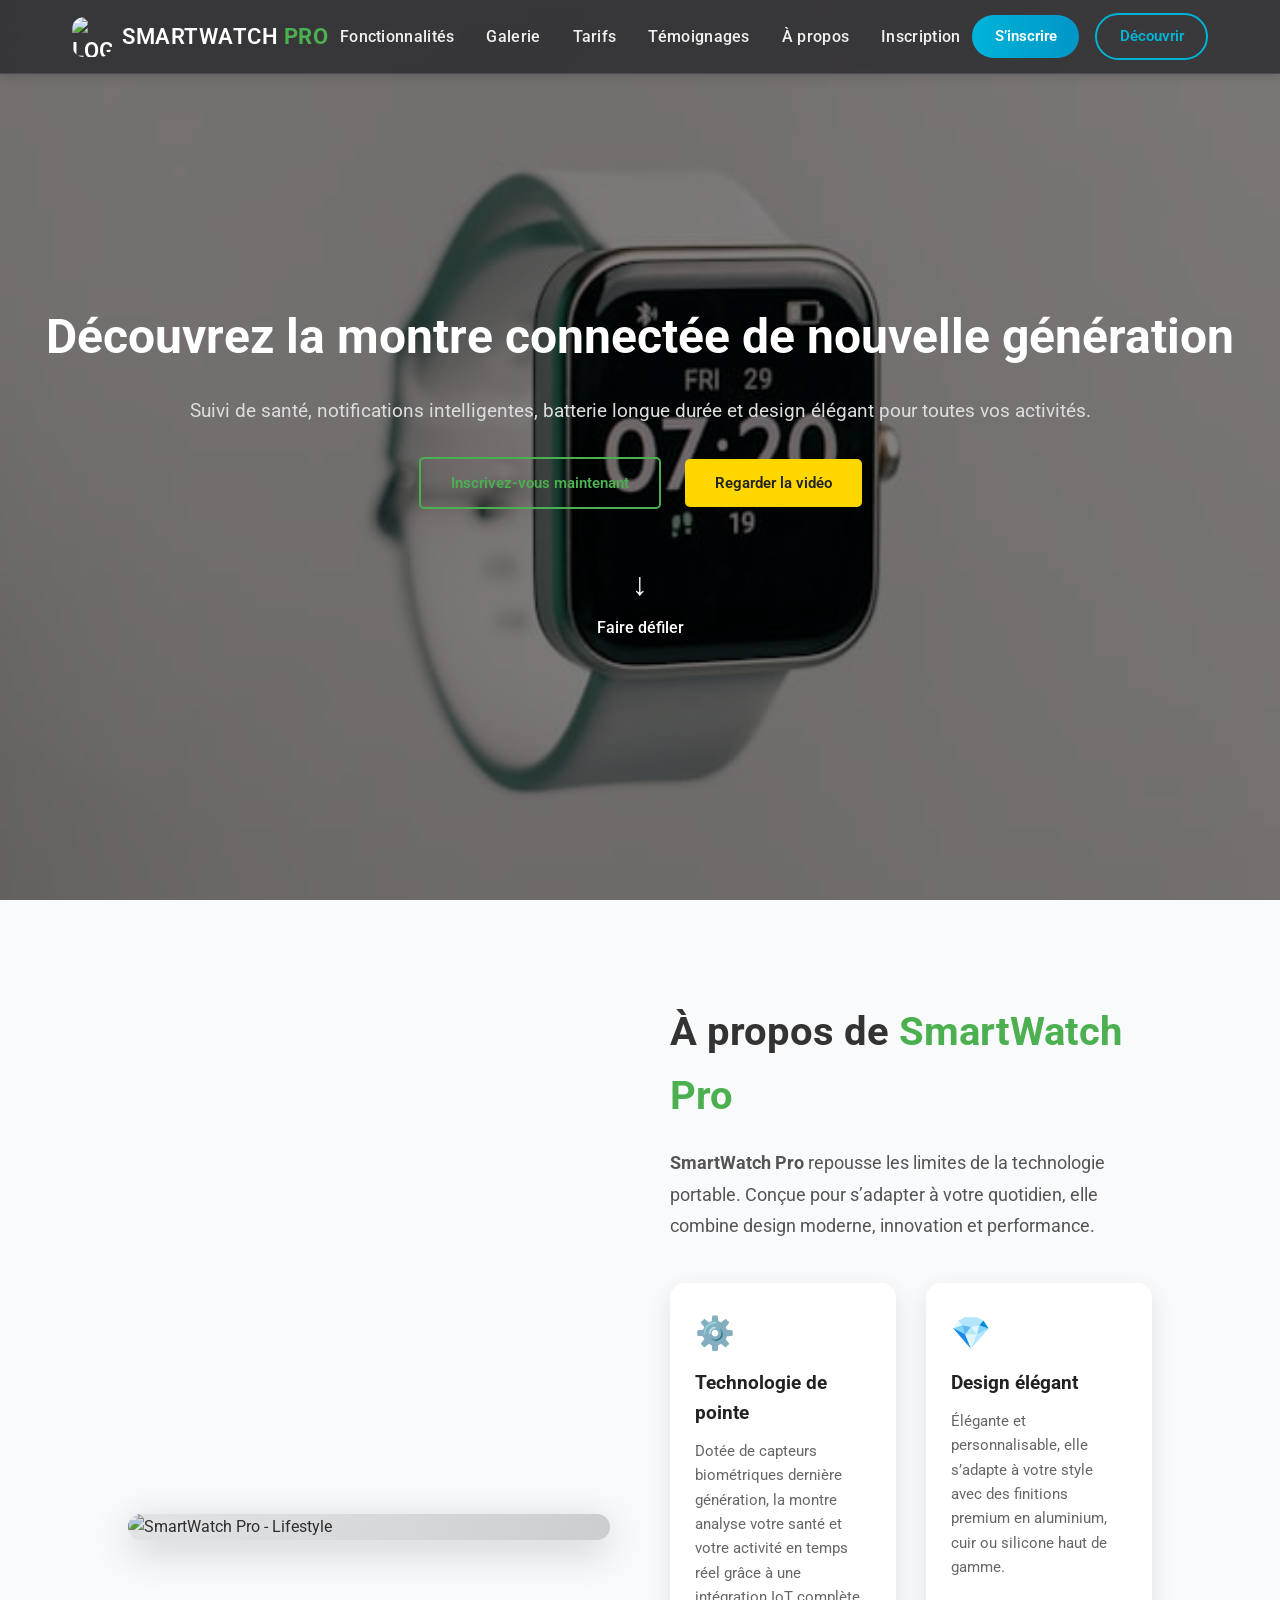
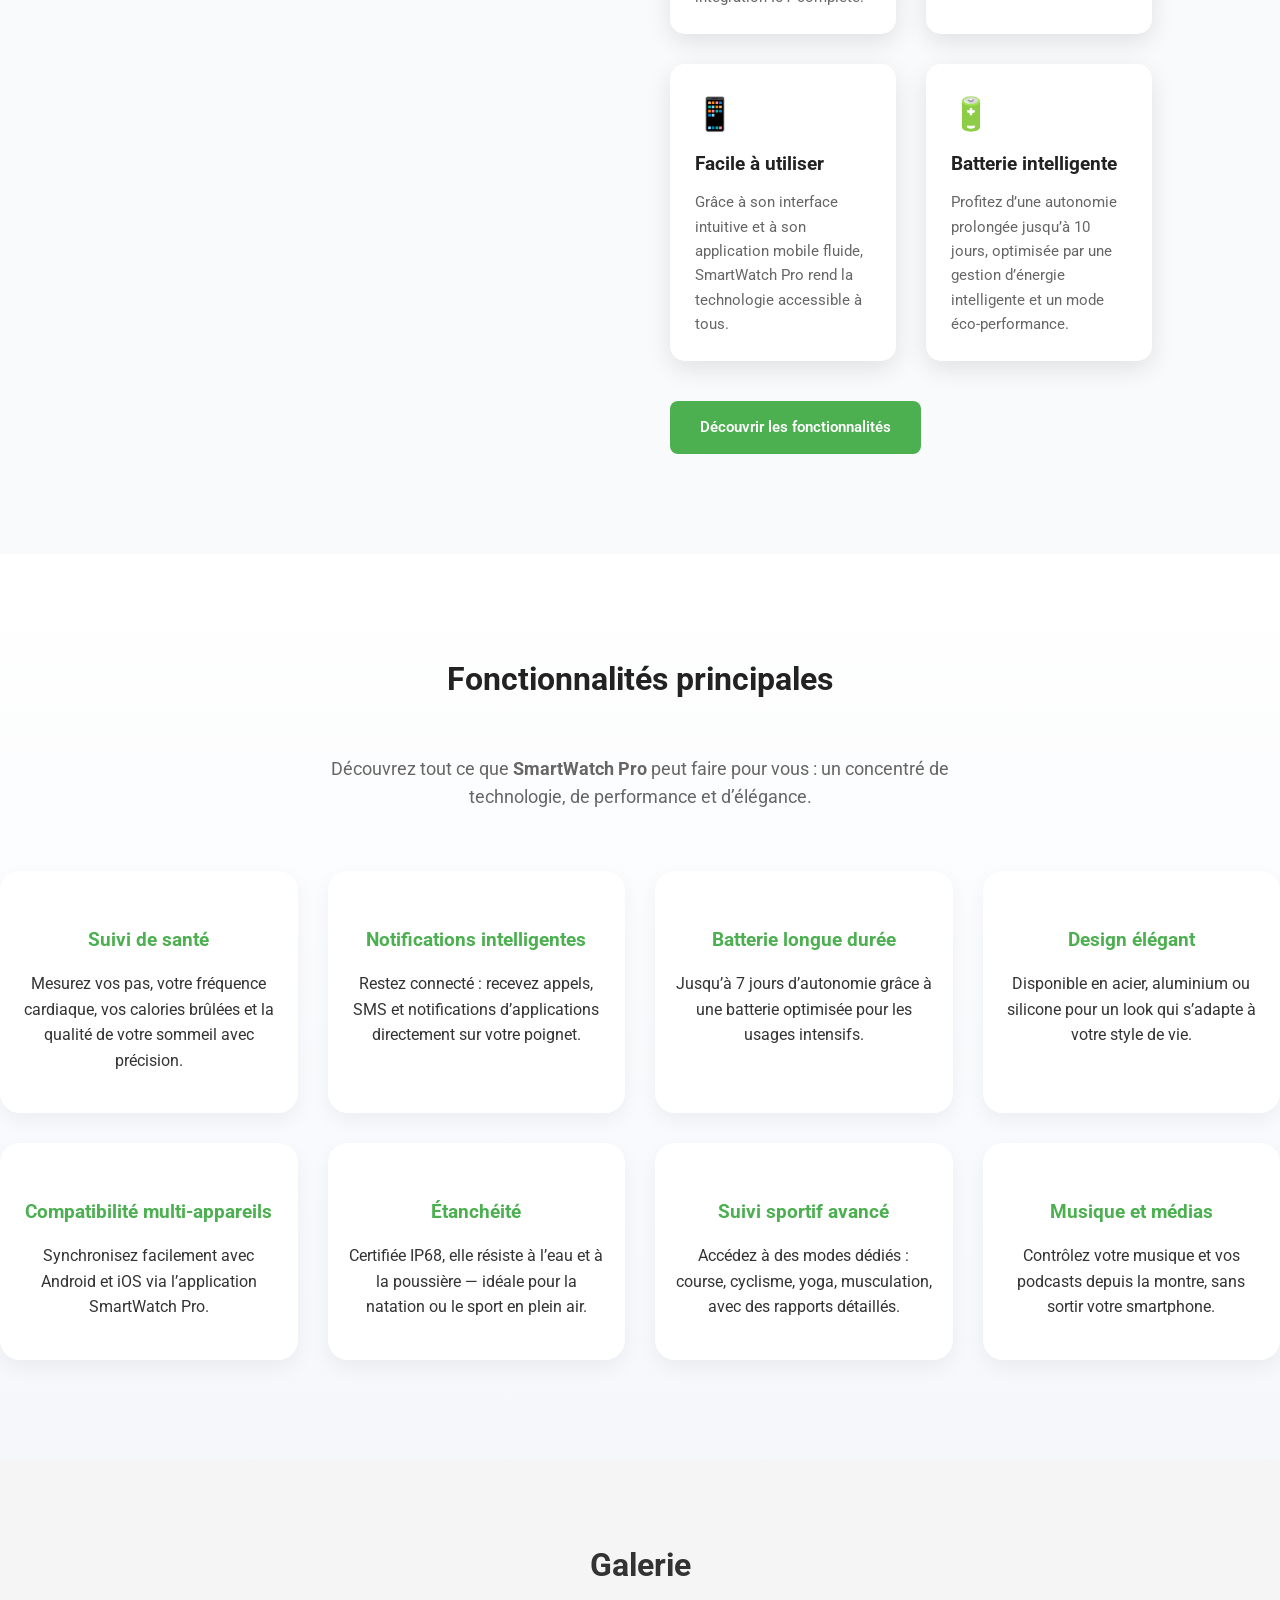
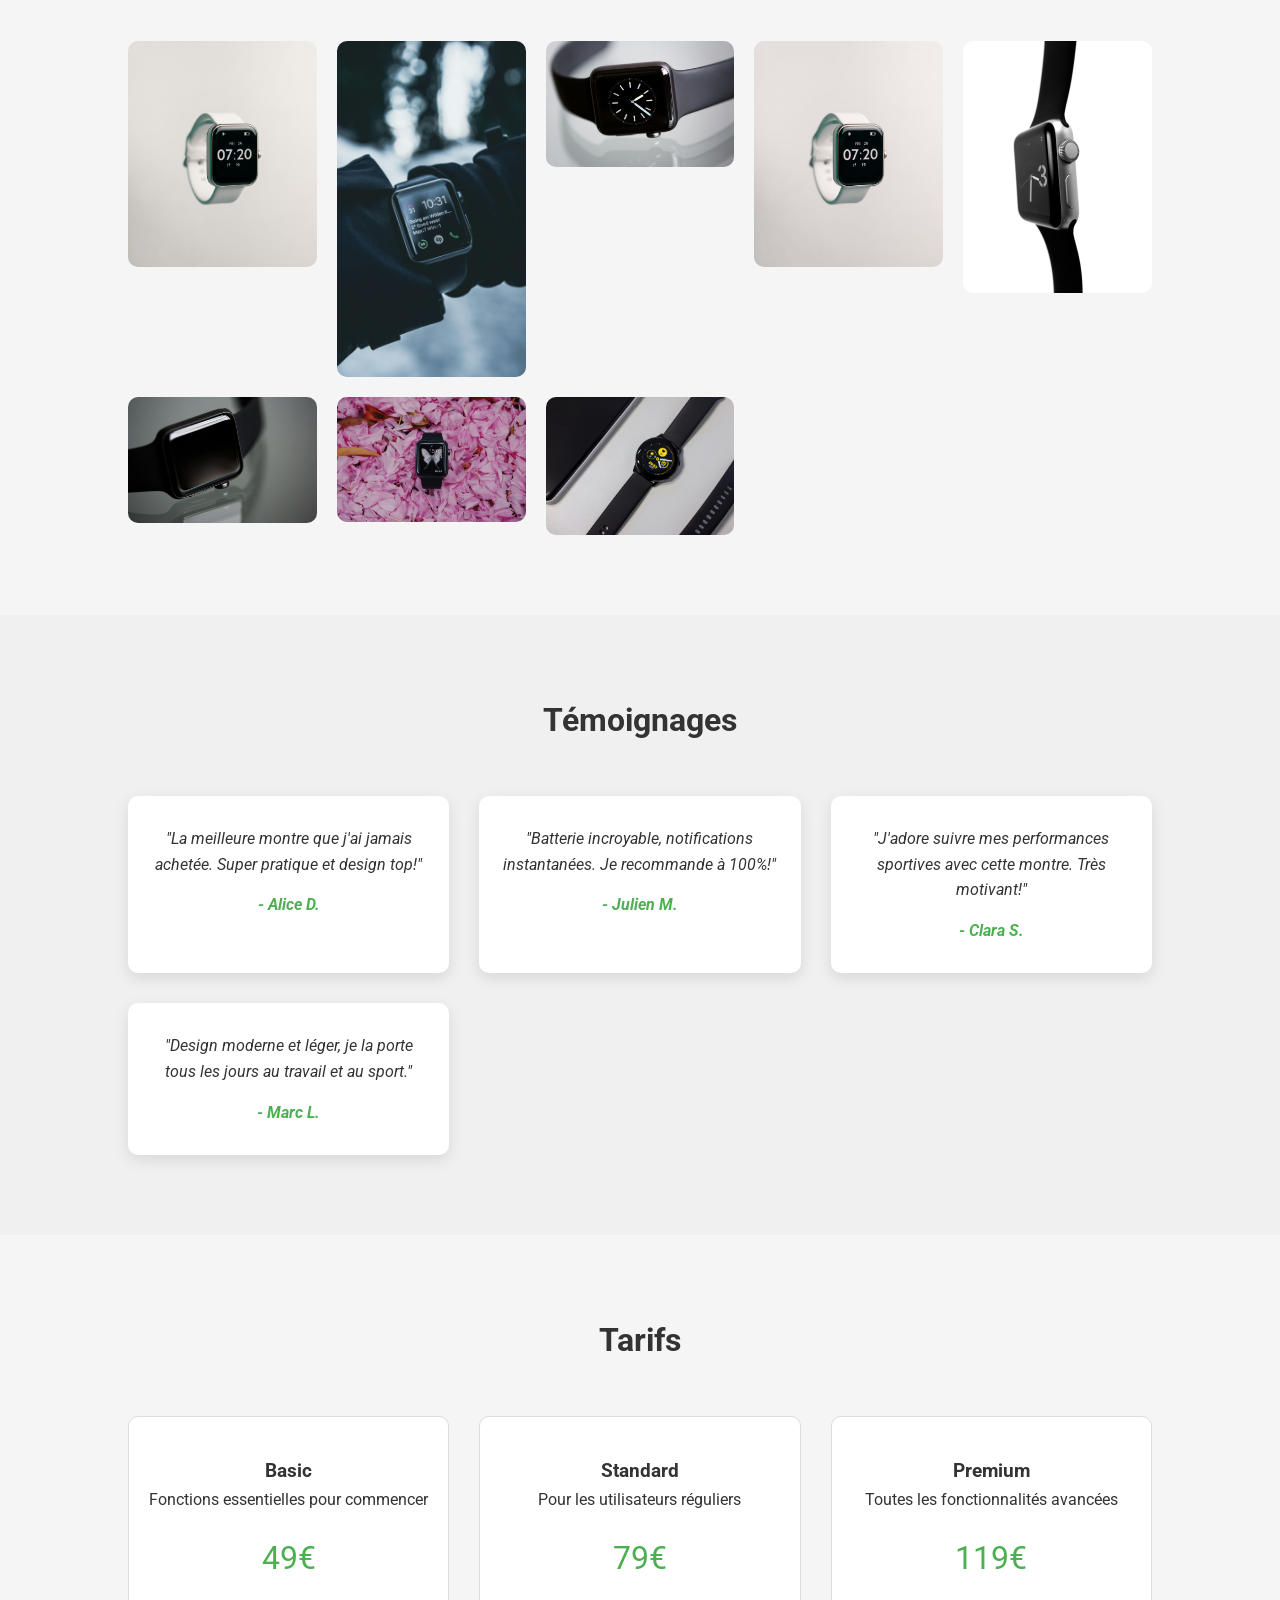
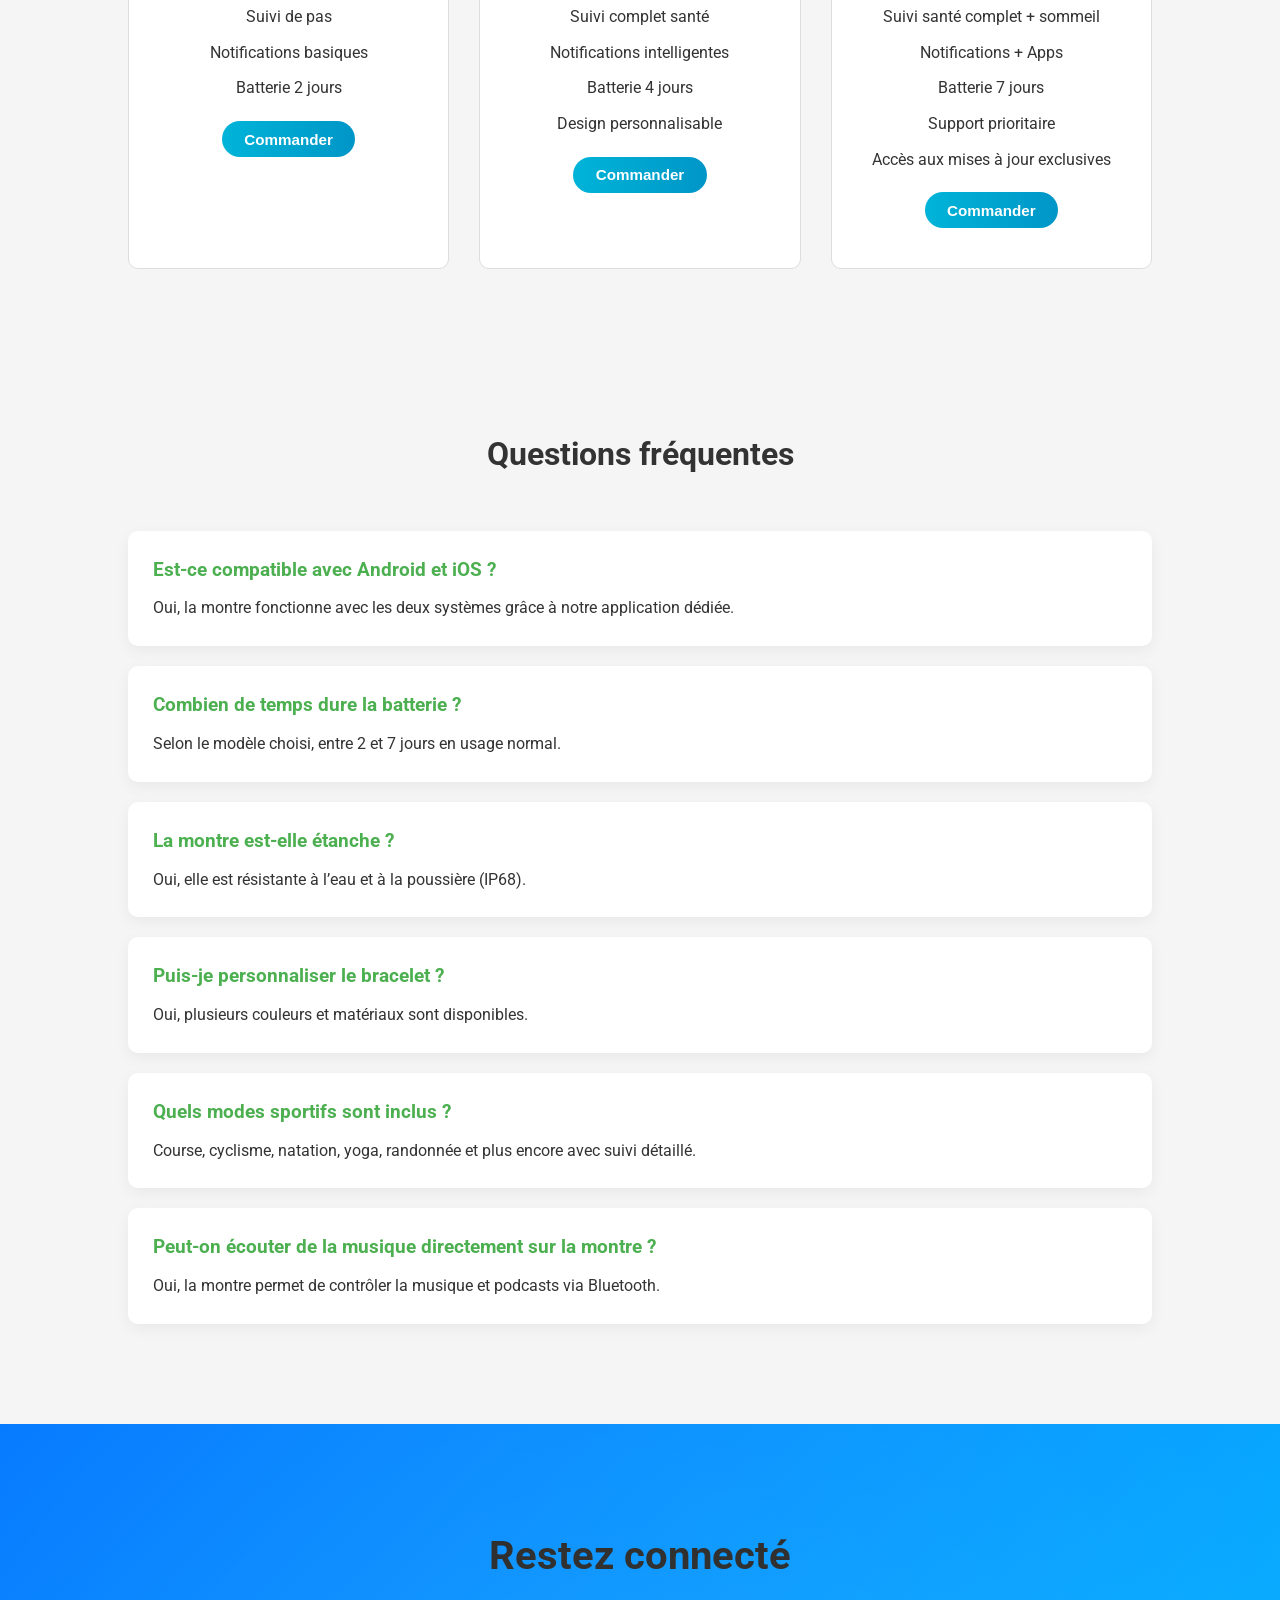
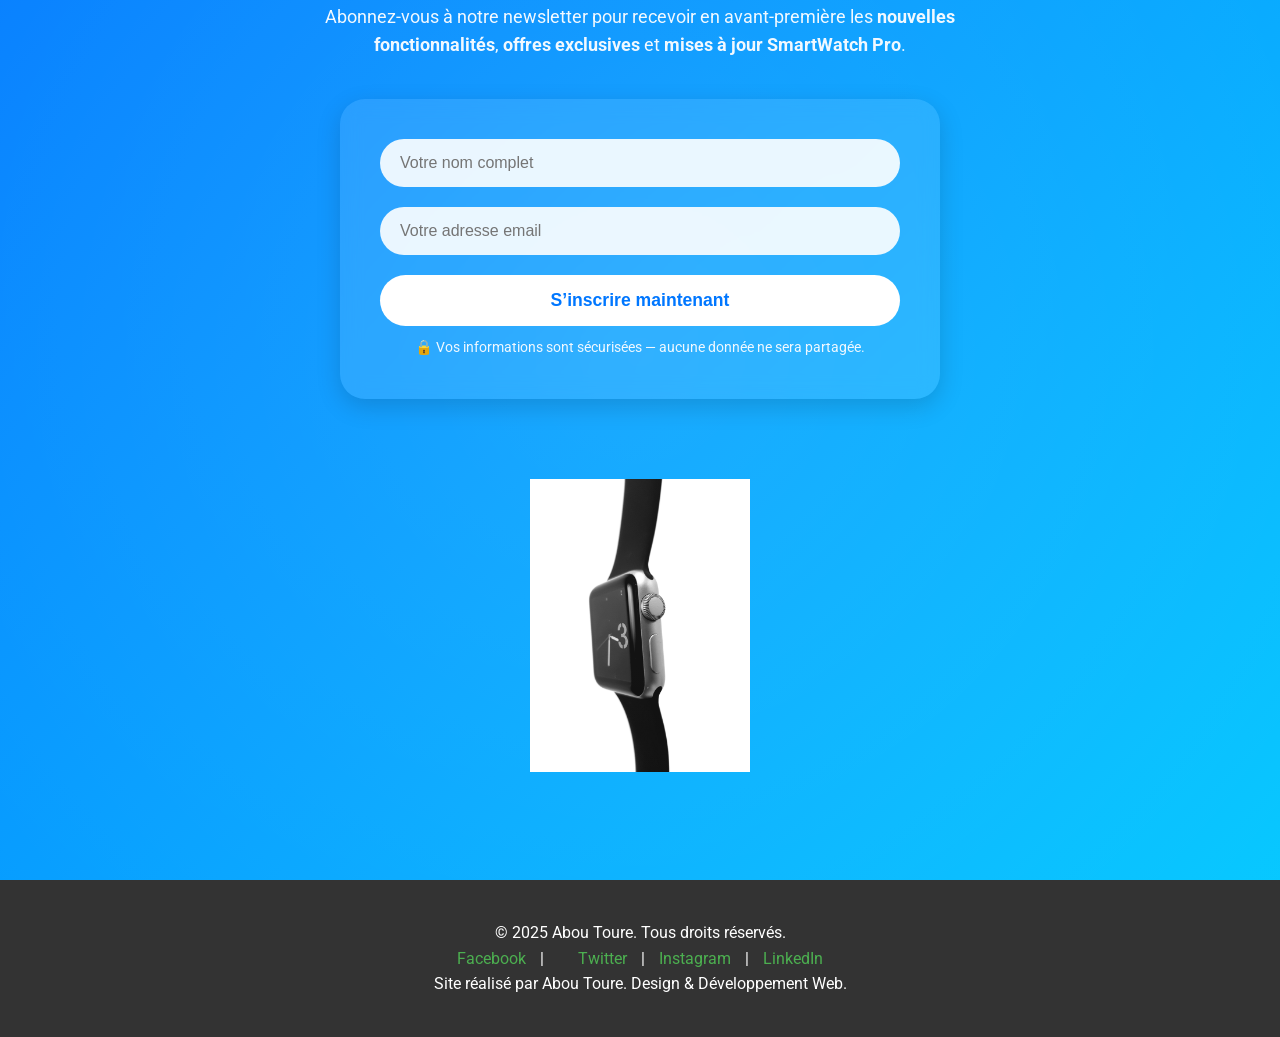
==== index.html @ b44db9ef "Add files via upload" ====
<!DOCTYPE html>
<html lang="fr">
<head>
  <meta charset="UTF-8">
  <meta name="viewport" content="width=device-width, initial-scale=1.0">
  <title>SmartWatch Pro - Landing Page</title>
  <link href="https://fonts.googleapis.com/css2?family=Roboto:wght@400;700&display=swap" rel="stylesheet">
  <link rel="stylesheet" href="style.css">
</head>
<body>
<!-- ====================================
     HEADER / HERO
     ==================================== -->
<header class="hero">
<!-- ====================================
     NAVIGATION MODERNE
==================================== -->
<nav class="navbar">
  <div class="navbar-container">
    <!-- Logo -->
    <div class="logo">
      <img src="logo.png" alt="Logo SmartWatch Pro">
      <span>SmartWatch <strong>Pro</strong></span>
    </div>

    <!-- Liens de navigation -->
    <ul class="nav-links">
      <li><a href="#features" class="nav-item">Fonctionnalités</a></li>
      <li><a href="#gallery" class="nav-item">Galerie</a></li>
      <li><a href="#pricing" class="nav-item">Tarifs</a></li>
      <li><a href="#testimonials" class="nav-item">Témoignages</a></li>
      <li><a href="#about" class="nav-item">À propos</a></li>
      <li><a href="#signup" class="nav-item">Inscription</a></li>
    </ul>

    <!-- Boutons CTA -->
    <div class="nav-buttons">
      <a href="#signup" class="btn btn-primary">S’inscrire</a>
      <a href="#features" class="btn btn-outline">Découvrir</a>
    </div>

    <!-- Menu burger (mobile) -->
    <div class="menu-toggle" id="menu-toggle">
      <span></span>
      <span></span>
      <span></span>
    </div>
  </div>
</nav>
  <!-- Hero Content -->
  <div class="hero-content container">
    <h1>Découvrez la montre connectée de nouvelle génération</h1>
    <p class="hero-subtitle">
      Suivi de santé, notifications intelligentes, batterie longue durée et design élégant pour toutes vos activités.
    </p>
    <div class="hero-cta">
      <a href="#signup" class="btn btn-secondary">Inscrivez-vous maintenant</a>
      <a href="#gallery" class="btn btn-video">Regarder la vidéo</a>
    </div>
    <div class="scroll-down">
      <a href="#features"><span class="arrow">&#x2193;</span> Faire défiler</a>
    </div>
  </div>

  <!-- Background Overlay / Animé -->
  <div class="hero-bg">
    <img src="smartwatch4.png" alt="SmartWatch Pro background" class="bg-image">
    <div class="bg-overlay"></div>
  </div>
</header>
<!-- ====================================
     SECTION À PROPOS
     ==================================== -->
<section id="about" class="about">
  <div class="about-container">
    <div class="about-image">
      <img src="logo.png" alt="SmartWatch Pro - Lifestyle" />
      <div class="image-overlay"></div>
    </div>

    <div class="about-content">
      <h2>À propos de <span>SmartWatch Pro</span></h2>
      <p class="intro">
        <strong>SmartWatch Pro</strong> repousse les limites de la technologie portable.
        Conçue pour s’adapter à votre quotidien, elle combine design moderne, innovation et performance.
      </p>

      <div class="about-features">
        <div class="about-card">
          <div class="icon">⚙️</div>
          <h3>Technologie de pointe</h3>
          <p>
            Dotée de capteurs biométriques dernière génération, la montre analyse votre santé
            et votre activité en temps réel grâce à une intégration IoT complète.
          </p>
        </div>

        <div class="about-card">
          <div class="icon">💎</div>
          <h3>Design élégant</h3>
          <p>
            Élégante et personnalisable, elle s’adapte à votre style avec des finitions premium
            en aluminium, cuir ou silicone haut de gamme.
          </p>
        </div>

        <div class="about-card">
          <div class="icon">📱</div>
          <h3>Facile à utiliser</h3>
          <p>
            Grâce à son interface intuitive et à son application mobile fluide,
            SmartWatch Pro rend la technologie accessible à tous.
          </p>
        </div>

        <div class="about-card">
          <div class="icon">🔋</div>
          <h3>Batterie intelligente</h3>
          <p>
            Profitez d’une autonomie prolongée jusqu’à 10 jours, optimisée par une gestion
            d’énergie intelligente et un mode éco-performance.
          </p>
        </div>
      </div>

      <a href="#features" class="btn btn-primary about-btn">Découvrir les fonctionnalités</a>
    </div>
  </div>
</section>

<!-- ====================================
     SECTION FONCTIONNALITÉS MODERNE
==================================== -->
<section id="features" class="features section-padding">
  <div class="container">

    <!-- Titre principal -->
    <div class="section-header">
      <h2 class="section-title">Fonctionnalités principales</h2>
      <p class="section-subtitle">
        Découvrez tout ce que <strong>SmartWatch Pro</strong> peut faire pour vous : un concentré de technologie, de performance et d’élégance.
      </p>
    </div>

    <!-- Grille des fonctionnalités -->
    <div class="features-grid">

      <!-- Carte 1 -->
      <div class="feature-card">
        <div class="icon">
          <i class="fas fa-heartbeat"></i>
        </div>
        <h3>Suivi de santé</h3>
        <p>Mesurez vos pas, votre fréquence cardiaque, vos calories brûlées et la qualité de votre sommeil avec précision.</p>
      </div>

      <!-- Carte 2 -->
      <div class="feature-card">
        <div class="icon">
          <i class="fas fa-bell"></i>
        </div>
        <h3>Notifications intelligentes</h3>
        <p>Restez connecté : recevez appels, SMS et notifications d’applications directement sur votre poignet.</p>
      </div>

      <!-- Carte 3 -->
      <div class="feature-card">
        <div class="icon">
          <i class="fas fa-battery-full"></i>
        </div>
        <h3>Batterie longue durée</h3>
        <p>Jusqu’à 7 jours d’autonomie grâce à une batterie optimisée pour les usages intensifs.</p>
      </div>

      <!-- Carte 4 -->
      <div class="feature-card">
        <div class="icon">
          <i class="fas fa-gem"></i>
        </div>
        <h3>Design élégant</h3>
        <p>Disponible en acier, aluminium ou silicone pour un look qui s’adapte à votre style de vie.</p>
      </div>

      <!-- Carte 5 -->
      <div class="feature-card">
        <div class="icon">
          <i class="fas fa-mobile-alt"></i>
        </div>
        <h3>Compatibilité multi-appareils</h3>
        <p>Synchronisez facilement avec Android et iOS via l’application SmartWatch Pro.</p>
      </div>

      <!-- Carte 6 -->
      <div class="feature-card">
        <div class="icon">
          <i class="fas fa-water"></i>
        </div>
        <h3>Étanchéité</h3>
        <p>Certifiée IP68, elle résiste à l’eau et à la poussière — idéale pour la natation ou le sport en plein air.</p>
      </div>

      <!-- Carte 7 -->
      <div class="feature-card">
        <div class="icon">
          <i class="fas fa-running"></i>
        </div>
        <h3>Suivi sportif avancé</h3>
        <p>Accédez à des modes dédiés : course, cyclisme, yoga, musculation, avec des rapports détaillés.</p>
      </div>

      <!-- Carte 8 -->
      <div class="feature-card">
        <div class="icon">
          <i class="fas fa-music"></i>
        </div>
        <h3>Musique et médias</h3>
        <p>Contrôlez votre musique et vos podcasts depuis la montre, sans sortir votre smartphone.</p>
      </div>

    </div>
  </div>
</section>  <!-- ====================================
       SECTION GALERIE
       ==================================== -->
  <section id="gallery" class="gallery">
    <h2>Galerie</h2>
    <div class="gallery-grid">
      <img src="smartwatch1.png" alt="SmartWatch vue 1">
      <img src="smartwatch2.png" alt="SmartWatch vue 2">
      <img src="smartwatch3.png" alt="SmartWatch vue 3">
      <img src="smartwatch4.png" alt="SmartWatch vue 4">
      <img src="smartwatch5.png" alt="SmartWatch vue 5">
      <img src="smartwatch6.png" alt="SmartWatch vue 6">
      <img src="smartwatch7.png" alt="SmartWatch vue 7">
      <img src="smartwatch8.png" alt="SmartWatch vue 8">
    </div>
  </section>

  <!-- ====================================
       SECTION TÉMOIGNAGES
       ==================================== -->
  <section id="testimonials" class="testimonials">
    <h2>Témoignages</h2>
    <div class="testimonials-grid">
      <div class="testimonial-card">
        <p>"La meilleure montre que j'ai jamais achetée. Super pratique et design top!"</p>
        <h4>- Alice D.</h4>
      </div>
      <div class="testimonial-card">
        <p>"Batterie incroyable, notifications instantanées. Je recommande à 100%!"</p>
        <h4>- Julien M.</h4>
      </div>
      <div class="testimonial-card">
        <p>"J'adore suivre mes performances sportives avec cette montre. Très motivant!"</p>
        <h4>- Clara S.</h4>
      </div>
      <div class="testimonial-card">
        <p>"Design moderne et léger, je la porte tous les jours au travail et au sport."</p>
        <h4>- Marc L.</h4>
      </div>
    </div>
  </section>

  <!-- ====================================
       SECTION TARIFS
       ==================================== -->
  <section id="pricing" class="pricing">
    <h2>Tarifs</h2>
    <div class="pricing-grid">
      <div class="pricing-card">
        <h3>Basic</h3>
        <p>Fonctions essentielles pour commencer</p>
        <span class="price">49€</span>
        <ul>
          <li>Suivi de pas</li>
          <li>Notifications basiques</li>
          <li>Batterie 2 jours</li>
        </ul>
        <button class="btn btn-primary">Commander</button>
      </div>
      <div class="pricing-card">
        <h3>Standard</h3>
        <p>Pour les utilisateurs réguliers</p>
        <span class="price">79€</span>
        <ul>
          <li>Suivi complet santé</li>
          <li>Notifications intelligentes</li>
          <li>Batterie 4 jours</li>
          <li>Design personnalisable</li>
        </ul>
        <button class="btn btn-primary">Commander</button>
      </div>
      <div class="pricing-card">
        <h3>Premium</h3>
        <p>Toutes les fonctionnalités avancées</p>
        <span class="price">119€</span>
        <ul>
          <li>Suivi santé complet + sommeil</li>
          <li>Notifications + Apps</li>
          <li>Batterie 7 jours</li>
          <li>Support prioritaire</li>
          <li>Accès aux mises à jour exclusives</li>
        </ul>
        <button class="btn btn-primary">Commander</button>
      </div>
    </div>
  </section>

  <!-- ====================================
       SECTION FAQ
       ==================================== -->
  <section class="faq">
    <h2>Questions fréquentes</h2>
    <div class="faq-item">
      <h3>Est-ce compatible avec Android et iOS ?</h3>
      <p>Oui, la montre fonctionne avec les deux systèmes grâce à notre application dédiée.</p>
    </div>
    <div class="faq-item">
      <h3>Combien de temps dure la batterie ?</h3>
      <p>Selon le modèle choisi, entre 2 et 7 jours en usage normal.</p>
    </div>
    <div class="faq-item">
      <h3>La montre est-elle étanche ?</h3>
      <p>Oui, elle est résistante à l’eau et à la poussière (IP68).</p>
    </div>
    <div class="faq-item">
      <h3>Puis-je personnaliser le bracelet ?</h3>
      <p>Oui, plusieurs couleurs et matériaux sont disponibles.</p>
    </div>
    <div class="faq-item">
      <h3>Quels modes sportifs sont inclus ?</h3>
      <p>Course, cyclisme, natation, yoga, randonnée et plus encore avec suivi détaillé.</p>
    </div>
    <div class="faq-item">
      <h3>Peut-on écouter de la musique directement sur la montre ?</h3>
      <p>Oui, la montre permet de contrôler la musique et podcasts via Bluetooth.</p>
    </div>
  </section>

<!-- ====================================
     SECTION INSCRIPTION / NEWSLETTER
==================================== -->
<section id="signup" class="signup section-padding">
  <div class="container">

    <!-- En-tête de section -->
    <div class="section-header">
      <h2 class="section-title">Restez connecté</h2>
      <p class="section-subtitle">
        Abonnez-vous à notre newsletter pour recevoir en avant-première les <strong>nouvelles fonctionnalités</strong>, 
        <strong>offres exclusives</strong> et <strong>mises à jour SmartWatch Pro</strong>.
      </p>
    </div>

    <!-- Formulaire d'inscription -->
    <div class="signup-box">
<form class="signup-form" action="https://formspree.io/f/xvgwelbg" method="POST" autocomplete="off">
  <div class="form-group">
    <input type="text" name="name" placeholder="Votre nom complet" required>
  </div>
  <div class="form-group">
    <input type="email" name="email" placeholder="Votre adresse email" required>
  </div>
  <button type="submit" class="btn btn-primary">S’inscrire maintenant</button>
</form>

      <!-- Petit message visuel -->
      <p class="form-note">
        🔒 Vos informations sont sécurisées — aucune donnée ne sera partagée.
      </p>
    </div>

    <!-- Illustration décorative -->
    <div class="signup-illustration">
      <img src="smartwatch5.png" alt="Illustration inscription SmartWatch Pro">
    </div>

  </div>
</section>

  <!-- ====================================
       FOOTER
       ==================================== -->
  <footer>
    <div class="footer-content">
      <p>&copy; 2025 Abou Toure. Tous droits réservés.</p>
      <div class="socials">
        <a href="#">Facebook</a> | <a href="#">
            <a href="#">Twitter</a> | <a href="#">Instagram</a> | <a href="#">LinkedIn</a>
      </div>
      <p class="footer-note">Site réalisé par Abou Toure. Design & Développement Web.</p>
    </div>
  </footer>

  <!-- ====================================
       SCRIPT JS
       ==================================== -->
  <script src="script.js"></script>

  <!-- ====================================
       COMMENTAIRES ET NOTES
       ==================================== -->
  <!--
    - Cette page est structurée en sections claires :
      1. Header / Hero avec navigation
      2. À propos de la SmartWatch
      3. Fonctionnalités principales (8 cartes)
      4. Galerie (8 images)
      5. Témoignages (4 avis)
      6. Tarifs (3 formules)
      7. FAQ étendue (6 questions)
      8. Inscription / Newsletter
      9. Footer avec réseaux sociaux
    - Le HTML est conçu pour être responsive, lisible et facile à personnaliser.
    - Les images doivent être placées dans un dossier "images/" avec les noms correspondants :
      smartwatch1.png à smartwatch8.png
    - Les boutons utilisent des classes "btn-primary" et "btn-secondary" pour cohérence.
    - Le script.js ajoute scroll smooth, animations de cartes, formulaire interactif et header dynamique.
  -->

</body>
</html>
---- style.css ----
/* ----------------------------
   Reset & styles globaux
---------------------------- */
* {
  margin: 0;
  padding: 0;
  box-sizing: border-box;
}

body {
  font-family: 'Roboto', sans-serif;
  line-height: 1.6;
  background-color: #f5f5f5;
  color: #333;
}

h1, h2, h3, h4 {
  font-weight: 700;
}

a {
  text-decoration: none;
  color: inherit;
}

/* ----------------------------
   Boutons
---------------------------- */
.btn {
  display: inline-block;
  padding: 10px 25px;
  border-radius: 5px;
  cursor: pointer;
  transition: all 0.3s ease;
  font-weight: 700;
}

.btn-primary {
  background-color: #4CAF50;
  color: white;
  border: none;
}

.btn-primary:hover {
  background-color: #45a049;
}

.btn-secondary {
  background-color: white;
  color: #4CAF50;
  border: 2px solid #4CAF50;
}

.btn-secondary:hover {
  background-color: #4CAF50;
  color: white;
}

/* ==============================================
   HERO / HEADER
============================================== */
header.hero {
  position: relative;
  height: 100vh;
  display: flex;
  flex-direction: column;
  justify-content: center;
  color: white;
  overflow: hidden;
}

header.hero .hero-bg {
  position: absolute;
  top: 0;
  left: 0;
  width: 100%;
  height: 100%;
  z-index: -2;
}

header.hero .hero-bg .bg-image {
  width: 100%;
  height: 100%;
  object-fit: cover;
  filter: brightness(0.5);
  animation: bgPan 20s linear infinite;
}

header.hero .hero-bg .bg-overlay {
  position: absolute;
  top: 0;
  left: 0;
  width: 100%;
  height: 100%;
  background: rgba(0,0,0,0.4);
  z-index: -1;
}

/* Animation du background */
@keyframes bgPan {
  0% { transform: scale(1) translateX(0); }
  50% { transform: scale(1.1) translateX(-10px); }
  100% { transform: scale(1) translateX(0); }
}

/* ==============================================
   NAVBAR MODERNE & RESPONSIVE
============================================== */
.navbar {
  position: fixed;
  top: 0;
  left: 0;
  width: 100%;
  z-index: 999;
  backdrop-filter: blur(15px);
  background: rgba(0, 0, 0, 0.45);
  box-shadow: 0 3px 10px rgba(0, 0, 0, 0.3);
  transition: background 0.3s ease, box-shadow 0.3s ease;
}

.navbar.scrolled {
  background: rgba(0, 0, 0, 0.85);
  box-shadow: 0 4px 20px rgba(0, 0, 0, 0.5);
}

.navbar-container {
  display: flex;
  justify-content: space-between;
  align-items: center;
  padding: 15px 8%;
}

/* LOGO */
.logo {
  display: flex;
  align-items: center;
  gap: 10px;
  font-size: 1.4rem;
  font-weight: 600;
  color: white;
  cursor: pointer;
}

.logo img {
  width: 38px;
  height: 38px;
  transition: transform 0.5s ease;
}

.logo:hover img {
  transform: rotate(15deg) scale(1.1);
}

.logo strong {
  color: #4CAF50;
}

/* LIENS DE NAVIGATION */
.nav-links {
  display: flex;
  gap: 25px;
  list-style: none;
}

.nav-links li {
  position: relative;
}

.nav-links a {
  color: #fff;
  text-decoration: none;
  font-weight: 500;
  font-size: 1rem;
  transition: color 0.3s;
}

.nav-links a::after {
  content: "";
  position: absolute;
  bottom: -5px;
  left: 0;
  width: 0;
  height: 2px;
  background: #4CAF50;
  transition: width 0.3s ease;
}

.nav-links a:hover {
  color: #4CAF50;
}

.nav-links a:hover::after {
  width: 100%;
}

/* CTA BUTTONS */
.nav-buttons {
  display: flex;
  align-items: center;
  gap: 10px;
}

.btn {
  padding: 10px 22px;
  border-radius: 8px;
  font-weight: 600;
  text-decoration: none;
  transition: all 0.3s ease;
}

.btn-primary {
  background: #4CAF50;
  color: #fff;
}

.btn-primary:hover {
  background: #3a9a45;
}

.btn-outline {
  border: 2px solid #4CAF50;
  color: #4CAF50;
  background: transparent;
}

.btn-outline:hover {
  background: #4CAF50;
  color: white;
}

/* MENU BURGER */
.menu-toggle {
  display: none;
  flex-direction: column;
  gap: 5px;
  cursor: pointer;
}

.menu-toggle span {
  width: 26px;
  height: 3px;
  background: #fff;
  border-radius: 2px;
  transition: all 0.3s;
}

/* RESPONSIVE */
@media (max-width: 992px) {
  .nav-links {
    position: fixed;
    top: 70px;
    right: -100%;
    flex-direction: column;
    background: rgba(0, 0, 0, 0.9);
    width: 70%;
    height: 100vh;
    justify-content: center;
    align-items: center;
    gap: 30px;
    transition: right 0.4s ease;
  }

  .nav-links.active {
    right: 0;
  }

  .nav-buttons {
    display: none;
  }

  .menu-toggle {
    display: flex;
  }

  /* Animation du menu burger */
  .menu-toggle.active span:nth-child(1) {
    transform: rotate(45deg) translateY(8px);
  }
  .menu-toggle.active span:nth-child(2) {
    opacity: 0;
  }
  .menu-toggle.active span:nth-child(3) {
    transform: rotate(-45deg) translateY(-8px);
  }
}
/* ===============================
   NAVBAR STYLES - SMARTWATCH PRO
   =============================== */

.navbar {
  position: fixed;
  top: 0;
  left: 0;
  width: 100%;
  backdrop-filter: blur(12px);
  background: rgba(15, 15, 20, 0.6);
  border-bottom: 1px solid rgba(255, 255, 255, 0.1);
  box-shadow: 0 2px 10px rgba(0, 0, 0, 0.15);
  z-index: 1000;
  transition: all 0.3s ease-in-out;
}

.navbar.scrolled {
  background: rgba(15, 15, 20, 0.9);
  box-shadow: 0 2px 15px rgba(0, 0, 0, 0.25);
}

.navbar-container {
  display: flex;
  align-items: center;
  justify-content: space-between;
  max-width: 1200px;
  margin: 0 auto;
  padding: 0.8rem 2rem;
}

/* ====== LOGO ====== */
.logo {
  display: flex;
  align-items: center;
  gap: 10px;
  font-size: 1.4rem;
  color: #fff;
  font-weight: 600;
  letter-spacing: 0.5px;
  text-transform: uppercase;
}

.logo img {
  height: 40px;
  width: 40px;
  object-fit: contain;
  border-radius: 30%;
}

/* ====== LINKS ====== */
.nav-links {
  display: flex;
  align-items: center;
  list-style: none;
  gap: 2rem;
}

.nav-links li {
  position: relative;
}

.nav-links a {
  color: #f0f0f0;
  text-decoration: none;
  font-weight: 500;
  font-size: 1rem;
  letter-spacing: 0.3px;
  transition: color 0.3s, transform 0.3s;
}

.nav-links a:hover {
  color: #00b4d8;
  transform: translateY(-2px);
}

.nav-links a::after {
  content: '';
  position: absolute;
  left: 0;
  bottom: -5px;
  width: 0%;
  height: 2px;
  background: #00b4d8;
  transition: width 0.3s;
}

.nav-links a:hover::after {
  width: 100%;
}

/* ====== CTA BUTTONS ====== */
.nav-buttons {
  display: flex;
  align-items: center;
  gap: 1rem;
}

.btn {
  padding: 0.6rem 1.4rem;
  border-radius: 30px;
  font-weight: 600;
  font-size: 0.95rem;
  transition: all 0.3s;
  text-decoration: none;
}

.btn-primary {
  background: linear-gradient(90deg, #00b4d8, #0096c7);
  color: #fff;
  border: none;
}

.btn-primary:hover {
  background: linear-gradient(90deg, #48cae4, #00b4d8);
  transform: scale(1.05);
}

.btn-outline {
  border: 2px solid #00b4d8;
  color: #00b4d8;
  background: transparent;
}

.btn-outline:hover {
  background: #00b4d8;
  color: #fff;
  transform: scale(1.05);
}

/* ====== MENU BURGER ====== */
.menu-toggle {
  display: none;
  flex-direction: column;
  gap: 5px;
  cursor: pointer;
}

.menu-toggle span {
  display: block;
  width: 25px;
  height: 3px;
  background: #fff;
  border-radius: 5px;
  transition: all 0.3s;
}

/* Animation burger */
.menu-toggle.active span:nth-child(1) {
  transform: rotate(45deg) translate(5px, 5px);
}

.menu-toggle.active span:nth-child(2) {
  opacity: 0;
}

.menu-toggle.active span:nth-child(3) {
  transform: rotate(-45deg) translate(5px, -5px);
}

/* ====== RESPONSIVE ====== */
@media (max-width: 992px) {
  .nav-links {
    position: absolute;
    top: 70px;
    right: 0;
    flex-direction: column;
    align-items: flex-start;
    background: rgba(15, 15, 20, 0.98);
    width: 250px;
    height: 100vh;
    padding: 2rem;
    gap: 1.5rem;
    transform: translateX(100%);
    transition: transform 0.3s ease-in-out;
  }

  .nav-links.active {
    transform: translateX(0);
  }

  .nav-buttons {
    display: none;
  }

  .menu-toggle {
    display: flex;
  }
}

@media (max-width: 480px) {
  .logo span {
    font-size: 1.1rem;
  }

  .logo img {
    height: 35px;
    width: 35px;
  }

  .nav-links {
    width: 200px;
  }
}
/* HERO CONTENT */
.hero-content {
  text-align: center;
  padding: 0 20px;
}

.hero-content h1 {
  font-size: 3rem;
  margin-bottom: 20px;
}

.hero-subtitle {
  font-size: 1.2rem;
  margin-bottom: 30px;
  color: #ddd;
}

.hero-cta a {
  margin: 0 10px;
  padding: 12px 30px;
  font-weight: 600;
  border-radius: 5px;
  transition: all 0.3s ease;
}

.hero-cta .btn-secondary {
  background: transparent;
  border: 2px solid #4CAF50;
  color: #4CAF50;
}

.hero-cta .btn-secondary:hover {
  background: #4CAF50;
  color: white;
}

.hero-cta .btn-video {
  background: #ffd700;
  color: #222;
}

.hero-cta .btn-video:hover {
  background: #e6c200;
}

/* SCROLL DOWN */
.scroll-down {
  margin-top: 50px;
  animation: bounce 2s infinite;
}

.scroll-down a {
  color: white;
  font-weight: 500;
  display: flex;
  flex-direction: column;
  align-items: center;
  gap: 5px;
}

.scroll-down .arrow {
  font-size: 2rem;
}

/* Animation flèche */
@keyframes bounce {
  0%, 20%, 50%, 80%, 100% { transform: translateY(0); }
  40% { transform: translateY(10px); }
  60% { transform: translateY(5px); }
}

/* RESPONSIVE */
@media (max-width: 1024px) {
  .navbar {
    padding: 10px 5%;
  }
  .hero-content h1 {
    font-size: 2.5rem;
  }
}

@media (max-width: 768px) {
  .navbar .nav-links {
    position: absolute;
    top: 60px;
    left: -100%;
    flex-direction: column;
    background: rgba(0,0,0,0.9);
    width: 100%;
    transition: left 0.3s;
    padding: 20px 0;
  }

  .navbar .nav-links.active {
    left: 0;
  }

  .navbar .menu-toggle {
    display: flex;
  }
}

@media (max-width: 480px) {
  .hero-content h1 {
    font-size: 2rem;
  }
  .hero-subtitle {
    font-size: 1rem;
  }
  .hero-cta a {
    width: 80%;
    margin: 5px 0;
  }
}
/* ----------------------------
   Features
---------------------------- */
.features {
  padding: 80px 10%;
  background-color: #fff;
  text-align: center;
}

.features h2 {
  font-size: 2rem;
  margin-bottom: 50px;
}

.features-grid {
  display: grid;
  grid-template-columns: repeat(auto-fit, minmax(250px, 1fr));
  gap: 30px;
}

.feature-card {
  background-color: #f9f9f9;
  padding: 30px 20px;
  border-radius: 10px;
  transition: transform 0.3s, box-shadow 0.3s;
}

.feature-card:hover {
  transform: translateY(-5px);
  box-shadow: 0 8px 20px rgba(0,0,0,0.15);
}

.feature-card h3 {
  margin-bottom: 15px;
  color: #4CAF50;
}

/* ----------------------------
   Gallery
---------------------------- */
.gallery {
  padding: 80px 10%;
  text-align: center;
}

.gallery h2 {
  font-size: 2rem;
  margin-bottom: 50px;
}

.gallery-grid {
  display: grid;
  grid-template-columns: repeat(auto-fit, minmax(180px, 1fr));
  gap: 20px;
}

.gallery-grid img {
  width: 100%;
  border-radius: 10px;
  transition: transform 0.3s;
}

.gallery-grid img:hover {
  transform: scale(1.05);
}

/* ----------------------------
   Testimonials
---------------------------- */
.testimonials {
  padding: 80px 10%;
  background-color: #f0f0f0;
  text-align: center;
}

.testimonials h2 {
  font-size: 2rem;
  margin-bottom: 50px;
}

.testimonials-grid {
  display: grid;
  grid-template-columns: repeat(auto-fit, minmax(250px, 1fr));
  gap: 30px;
}

.testimonial-card {
  background-color: #fff;
  padding: 30px 20px;
  border-radius: 10px;
  font-style: italic;
  box-shadow: 0 5px 15px rgba(0,0,0,0.1);
}

.testimonial-card h4 {
  margin-top: 15px;
  font-weight: 700;
  color: #4CAF50;
}

/* ----------------------------
   Pricing
---------------------------- */
.pricing {
  padding: 80px 10%;
  text-align: center;
}

.pricing h2 {
  font-size: 2rem;
  margin-bottom: 50px;
}

.pricing-grid {
  display: grid;
  grid-template-columns: repeat(auto-fit, minmax(250px, 1fr));
  gap: 30px;
}

.pricing-card {
  background-color: #fff;
  padding: 40px 20px;
  border-radius: 10px;
  border: 1px solid #ddd;
  transition: transform 0.3s, box-shadow 0.3s;
}

.pricing-card:hover {
  transform: translateY(-5px);
  box-shadow: 0 8px 20px rgba(0,0,0,0.15);
}

.pricing-card .price {
  display: block;
  font-size: 2rem;
  margin: 20px 0;
  color: #4CAF50;
}

.pricing-card ul {
  list-style: none;
  margin-bottom: 20px;
}

.pricing-card ul li {
  margin: 10px 0;
}

/* ----------------------------
   FAQ
---------------------------- */
.faq {
  padding: 80px 10%;
  text-align: center;
}

.faq h2 {
  font-size: 2rem;
  margin-bottom: 50px;
}

.faq-item {
  background-color: #fff;
  margin-bottom: 20px;
  padding: 25px;
  border-radius: 10px;
  text-align: left;
  box-shadow: 0 5px 15px rgba(0,0,0,0.05);
}

.faq-item h3 {
  margin-bottom: 10px;
  color: #4CAF50;
}

/* ===== INSCRIPTION ===== */
.signup {
  background: linear-gradient(135deg, #0077ff 0%, #00c6ff 100%);
  color: #fff;
  text-align: center;
  padding: 100px 20px;
  position: relative;
  overflow: hidden;
}

.signup::before {
  content: "";
  position: absolute;
  top: -50%;
  left: -50%;
  width: 200%;
  height: 200%;
  background: radial-gradient(circle, rgba(255,255,255,0.1) 0%, transparent 70%);
  animation: pulse 6s infinite linear;
}

@keyframes pulse {
  0% { transform: scale(1); opacity: 0.5; }
  50% { transform: scale(1.1); opacity: 1; }
  100% { transform: scale(1); opacity: 0.5; }
}

.signup .section-header {
  margin-bottom: 40px;
}

.signup .section-title {
  font-size: 2.5rem;
  margin-bottom: 15px;
}

.signup .section-subtitle {
  font-size: 1.1rem;
  color: #f0f8ff;
  line-height: 1.6;
}

.signup-box {
  background: rgba(255, 255, 255, 0.1);
  border-radius: 25px;
  padding: 40px;
  max-width: 600px;
  margin: 0 auto 40px;
  backdrop-filter: blur(10px);
  box-shadow: 0 8px 25px rgba(0,0,0,0.15);
  transition: transform 0.4s ease;
}

.signup-box:hover {
  transform: translateY(-5px);
}

.signup-form {
  display: flex;
  flex-direction: column;
  gap: 20px;
}

.signup-form .form-group input {
  padding: 15px 20px;
  border: none;
  border-radius: 50px;
  font-size: 1rem;
  width: 100%;
  outline: none;
  background: rgba(255, 255, 255, 0.9);
  color: #333;
  transition: box-shadow 0.3s;
}

.signup-form .form-group input:focus {
  box-shadow: 0 0 10px rgba(255,255,255,0.6);
}

.signup-form .btn-primary {
  background: #fff;
  color: #0077ff;
  border: none;
  border-radius: 50px;
  padding: 15px;
  font-size: 1.1rem;
  cursor: pointer;
  transition: all 0.3s;
}

.signup-form .btn-primary:hover {
  background: #eaf6ff;
  transform: scale(1.05);
}

.signup .form-note {
  font-size: 0.9rem;
  color: #f0f8ff;
  margin-top: 10px;
}

.signup-illustration img {
  max-width: 220px;
  margin-top: 40px;
  animation: float 4s ease-in-out infinite;
}

@keyframes float {
  0%, 100% { transform: translateY(0); }
  50% { transform: translateY(-10px); }
}

/* Responsive */
@media (max-width: 768px) {
  .signup-box {
    padding: 30px 20px;
  }
  .signup .section-title {
    font-size: 2rem;
  }
}
/* ----------------------------
   Footer
---------------------------- */
footer {
  background-color: #333;
  color: #fff;
  padding: 40px 10%;
  text-align: center;
}

footer .socials a {
  color: #4CAF50;
  margin: 0 10px;
  transition: color 0.3s;
}

footer .socials a:hover {
  color: #ffd700;
}

/* ----------------------------
   Responsive
---------------------------- */
@media (max-width: 768px) {
  .navbar {
    flex-direction: column;
    gap: 15px;
  }

  .nav-links {
    flex-direction: column;
    gap: 10px;
  }

  .hero-content h1 {
    font-size: 2rem;
  }

  .features-grid,
  .testimonials-grid,
  .pricing-grid,
  .gallery-grid {
    grid-template-columns: 1fr;
  }

  .signup-form input {
    width: 80%;
  }
}
/* ==============================================
   SECTION À PROPOS
============================================== */
.about {
  background: #f9fafc;
  padding: 100px 10%;
  display: flex;
  justify-content: center;
  align-items: center;
  position: relative;
}

.about-container {
  display: grid;
  grid-template-columns: 1fr 1fr;
  align-items: center;
  gap: 60px;
}

.about-image {
  position: relative;
  border-radius: 20px;
  overflow: hidden;
  box-shadow: 0 10px 40px rgba(0, 0, 0, 0.2);
}

.about-image img {
  width: 100%;
  height: 100%;
  object-fit: cover;
  transition: transform 1s ease;
}

.about-image:hover img {
  transform: scale(1.1);
}

.about-image .image-overlay {
  position: absolute;
  top: 0;
  left: 0;
  width: 100%;
  height: 100%;
  background: linear-gradient(120deg, rgba(0,0,0,0.3), rgba(0,0,0,0.6));
  opacity: 0.3;
}

.about-content h2 {
  font-size: 2.5rem;
  margin-bottom: 20px;
  position: relative;
}

.about-content h2 span {
  color: #4CAF50;
}

.about-content .intro {
  font-size: 1.1rem;
  line-height: 1.8;
  color: #555;
  margin-bottom: 40px;
}

.about-features {
  display: grid;
  grid-template-columns: repeat(2, 1fr);
  gap: 30px;
  margin-bottom: 40px;
}

.about-card {
  background: white;
  border-radius: 15px;
  padding: 25px;
  box-shadow: 0 8px 25px rgba(0, 0, 0, 0.1);
  transition: transform 0.3s, box-shadow 0.3s;
}

.about-card:hover {
  transform: translateY(-5px);
  box-shadow: 0 12px 30px rgba(0, 0, 0, 0.15);
}

.about-card .icon {
  font-size: 2rem;
  margin-bottom: 10px;
}

.about-card h3 {
  color: #222;
  margin-bottom: 10px;
}

.about-card p {
  color: #666;
  font-size: 0.95rem;
  line-height: 1.6;
}

.about-btn {
  padding: 14px 30px;
  background: #4CAF50;
  color: white;
  border-radius: 8px;
  font-weight: 600;
  transition: background 0.3s ease;
}

.about-btn:hover {
  background: #3a9a45;
}

/* RESPONSIVE */
@media (max-width: 1024px) {
  .about-container {
    grid-template-columns: 1fr;
    text-align: center;
  }

  .about-features {
    grid-template-columns: 1fr;
  }

  .about-image {
    max-width: 90%;
    margin: 0 auto 40px;
  }
}
.features {
  background: linear-gradient(180deg, #ffffff, #f5f7fb);
  padding: 100px 0;
  text-align: center;
}

.section-header {
  max-width: 700px;
  margin: 0 auto 60px;
}

.section-title {
  font-size: 2.5rem;
  font-weight: 700;
  color: #222;
}

.section-subtitle {
  color: #666;
  font-size: 1.1rem;
  line-height: 1.6;
}

.features-grid {
  display: grid;
  grid-template-columns: repeat(auto-fit, minmax(260px, 1fr));
  gap: 30px;
}

.feature-card {
  background: #fff;
  border-radius: 20px;
  padding: 40px 20px;
  box-shadow: 0 8px 20px rgba(0,0,0,0.05);
  transition: transform 0.3s ease, box-shadow 0.3s ease;
}

.feature-card:hover {
  transform: translateY(-10px);
  box-shadow: 0 10px 25px rgba(0,0,0,0.1);
}

.feature-card .icon {
  font-size: 2.5rem;
  color: #0077ff;
  margin-bottom: 15px;
}
.spinner {
  width: 20px;
  height: 20px;
  border: 3px solid #fff;
  border-top: 3px solid #007bff;
  border-radius: 50%;
  display: inline-block;
  margin-left: 10px;
  animation: spin 0.8s linear infinite;
}

@keyframes spin {
  0% { transform: rotate(0deg);}
  100% { transform: rotate(360deg);}
}
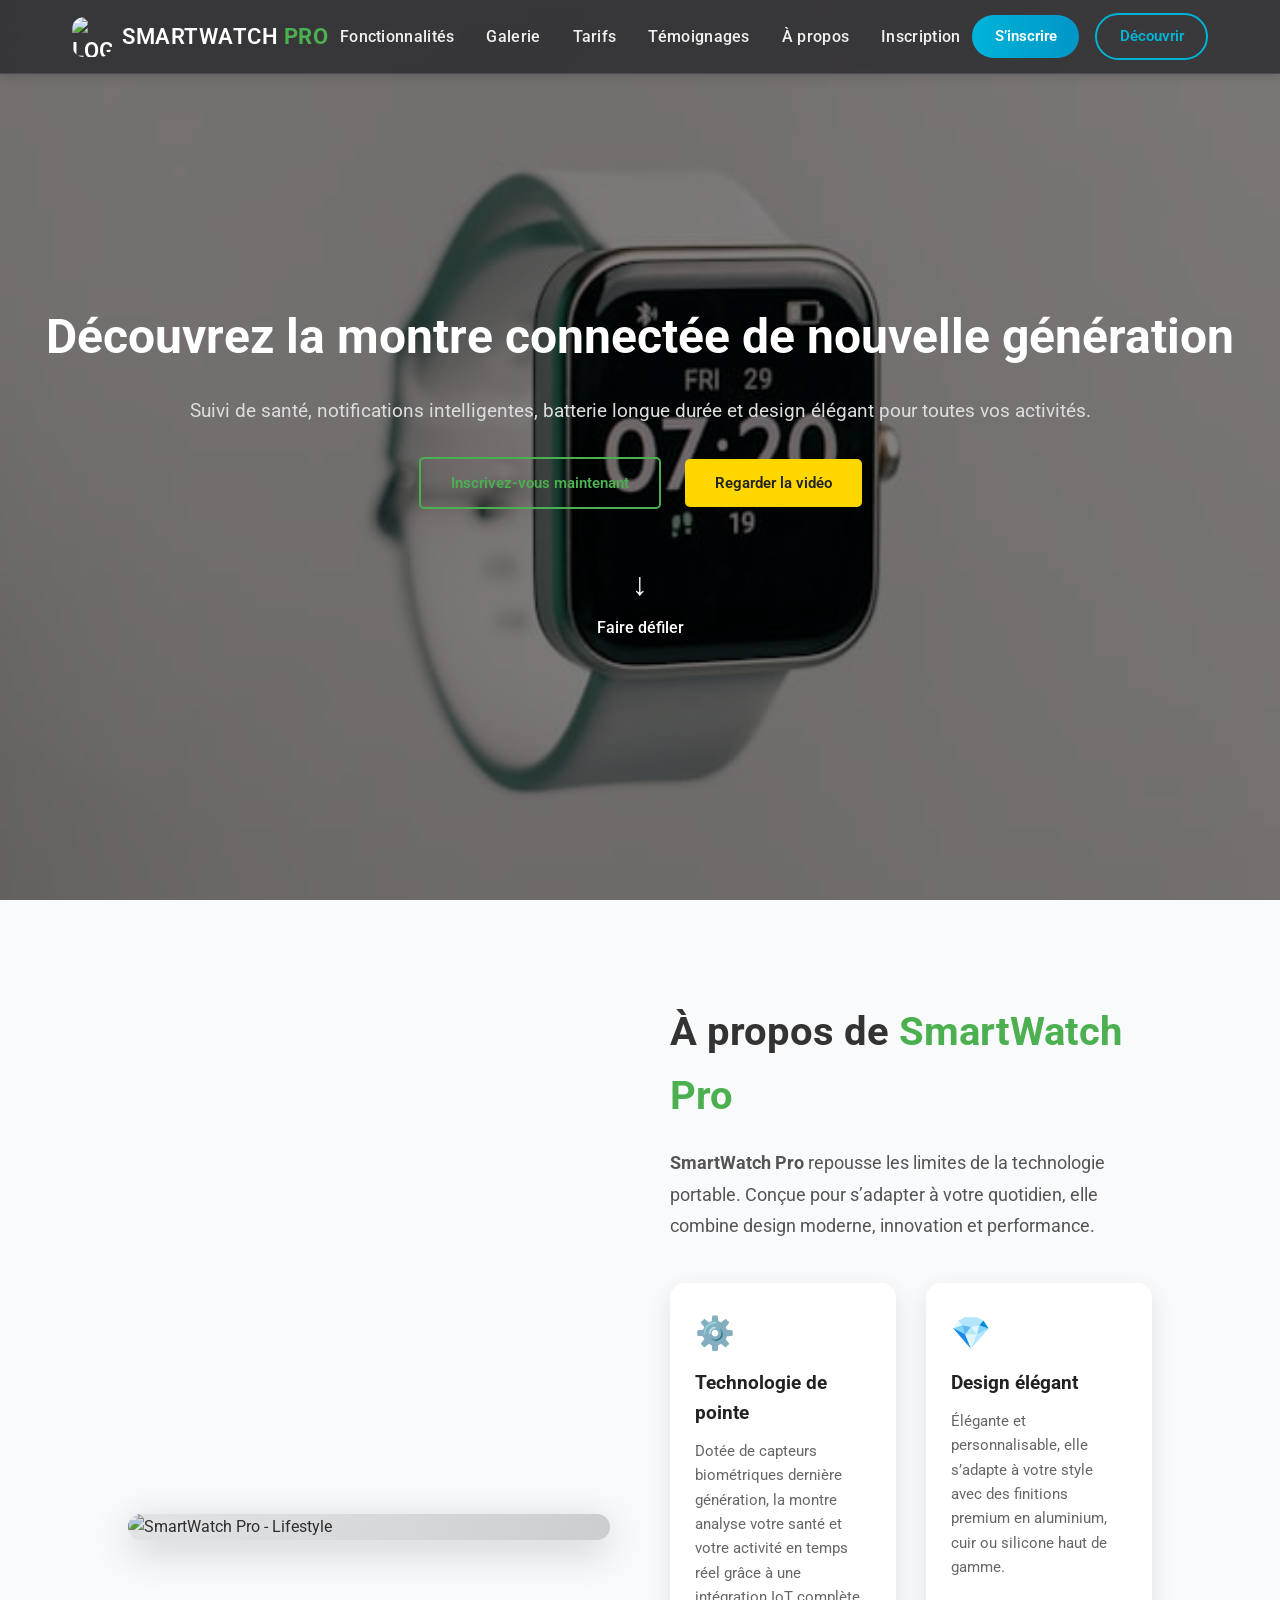
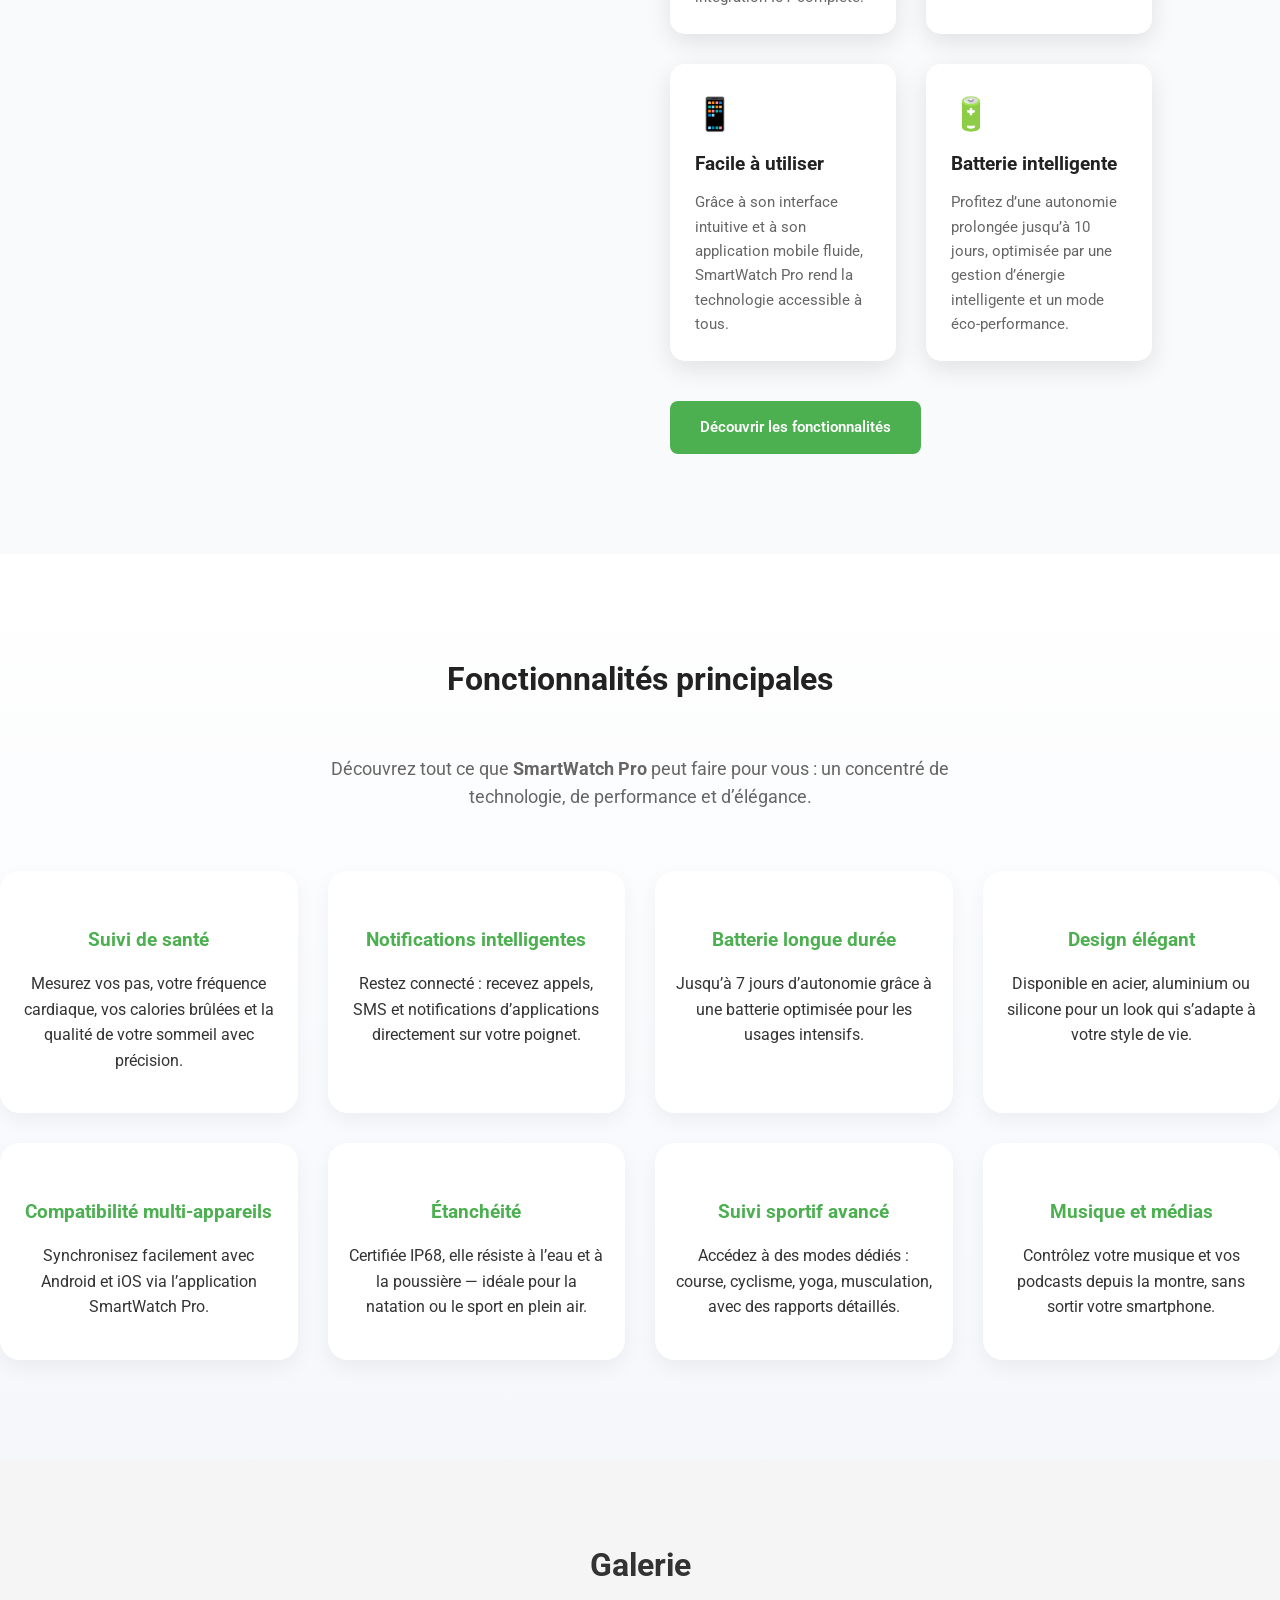
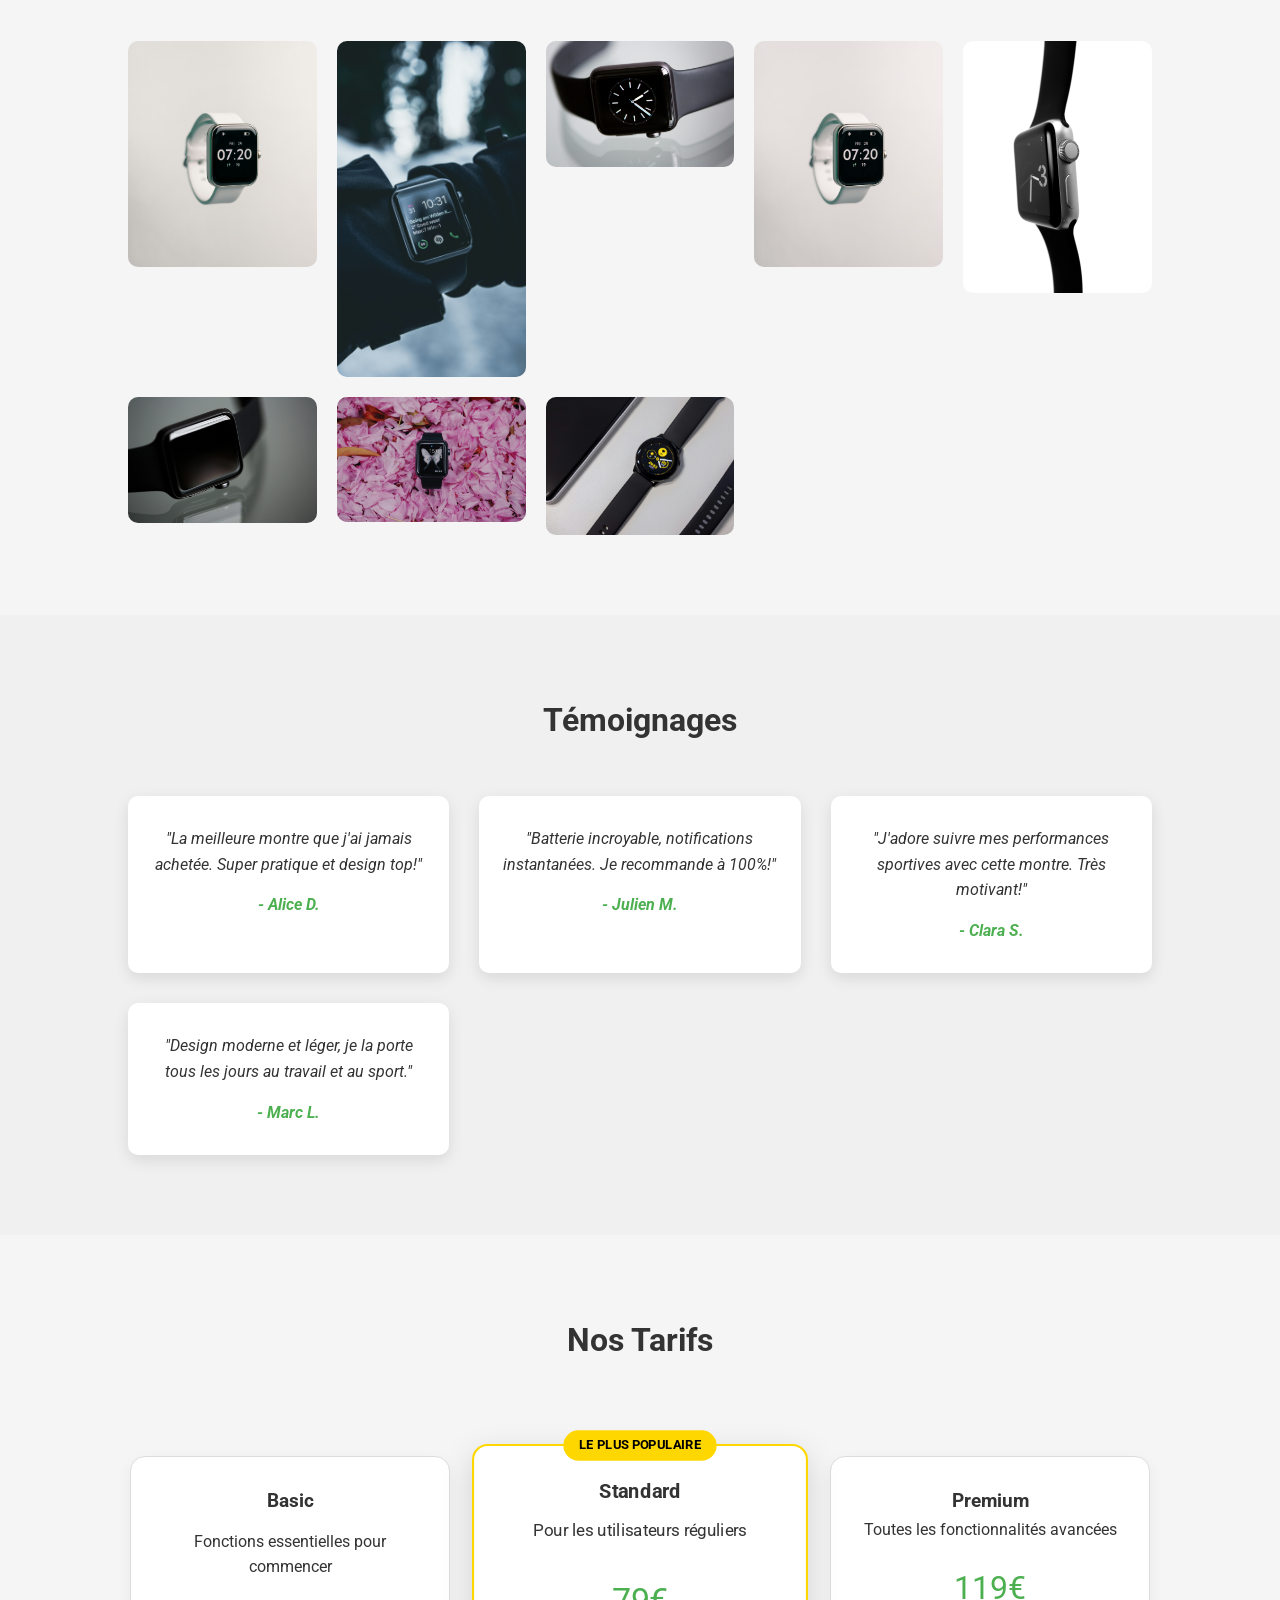
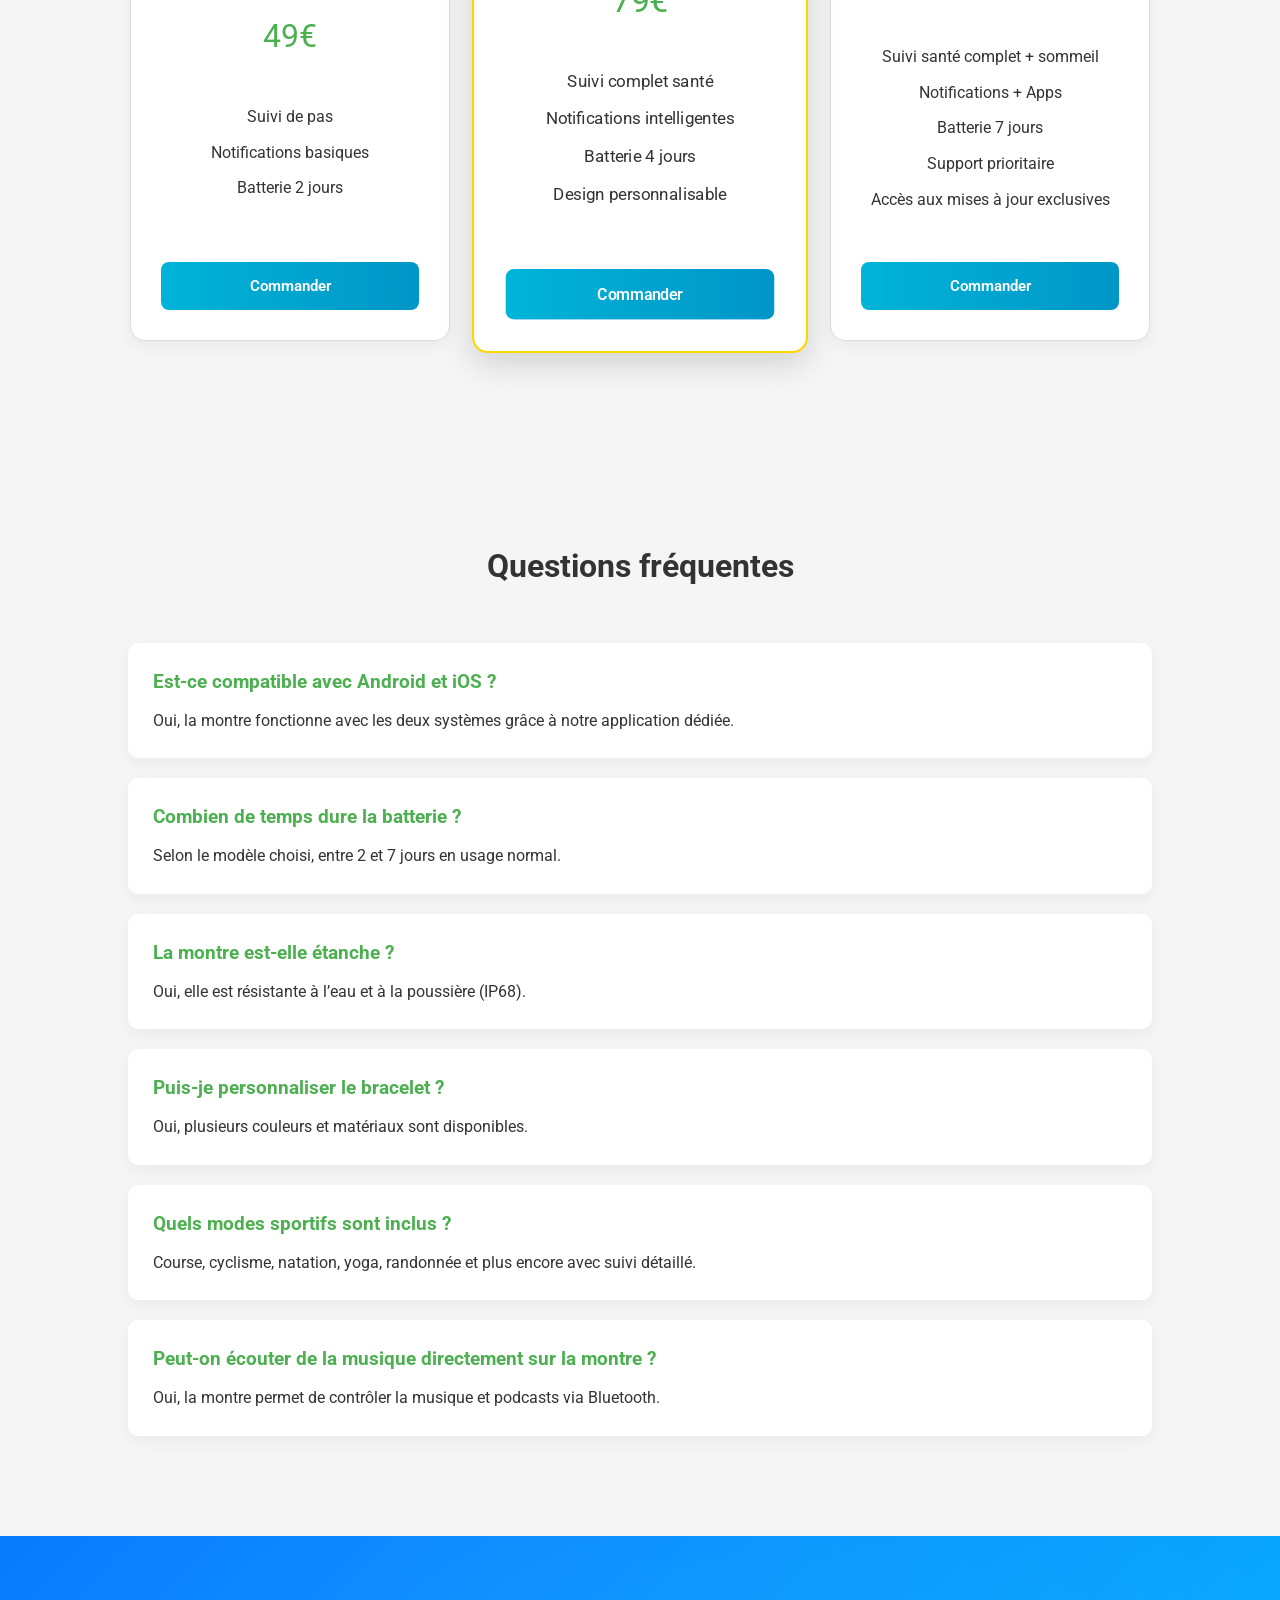
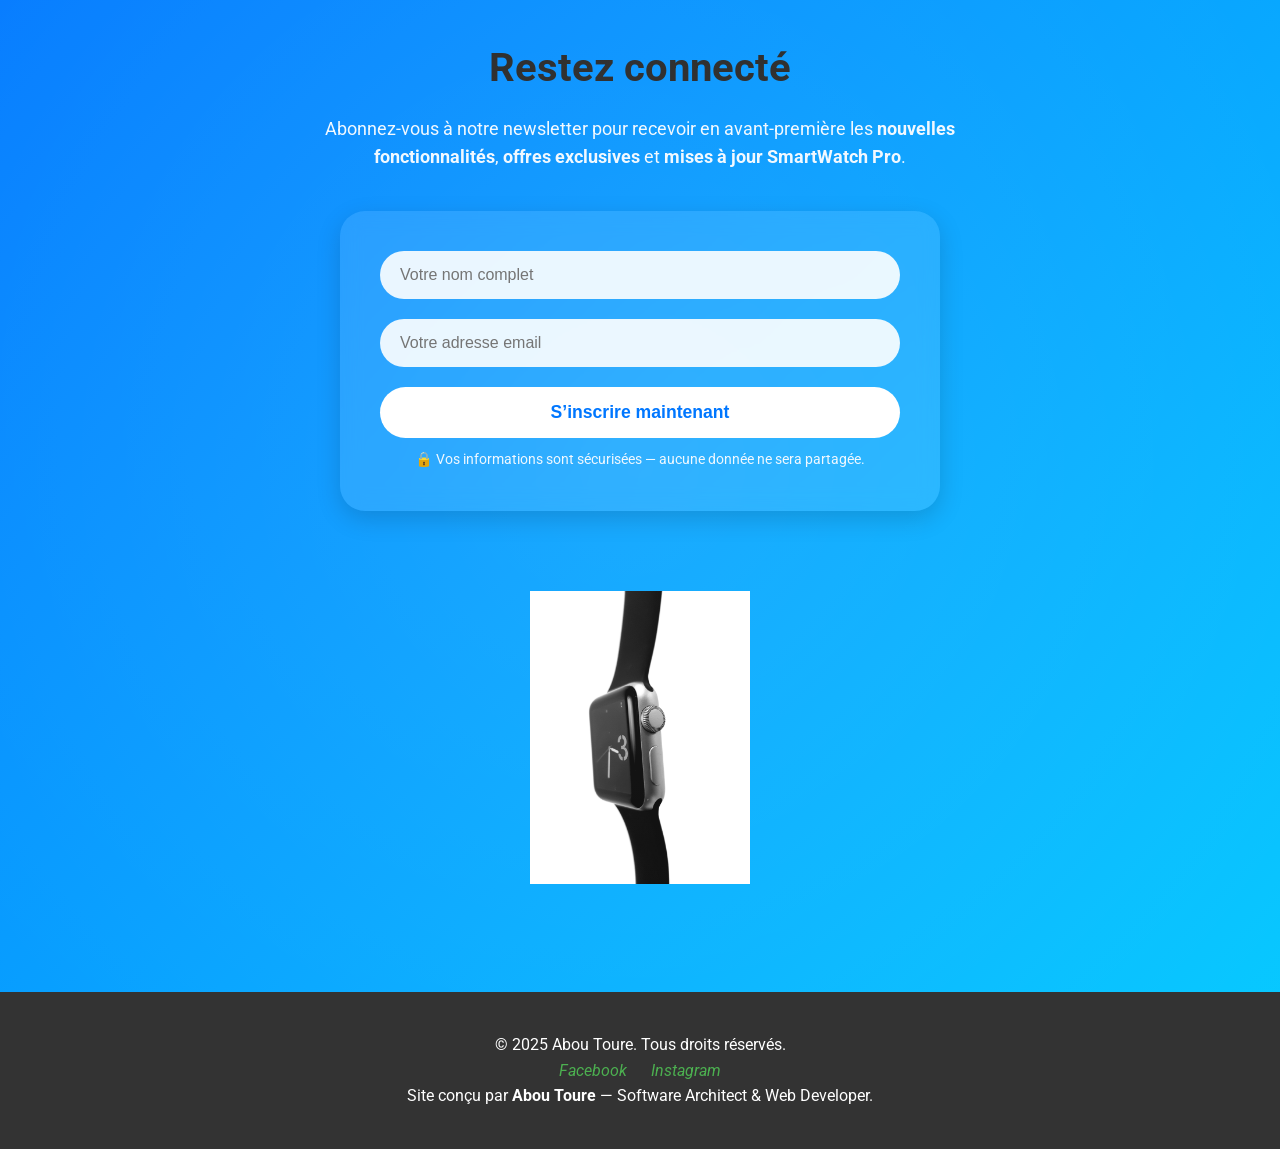
==== commit 9142e184: "Premier déploiement SmartFit" ====
--- a/index.html
+++ b/index.html
@@ -5,7 +5,33 @@
   <meta name="viewport" content="width=device-width, initial-scale=1.0">
   <title>SmartWatch Pro - Landing Page</title>
   <link href="https://fonts.googleapis.com/css2?family=Roboto:wght@400;700&display=swap" rel="stylesheet">
-  <link rel="stylesheet" href="style.css">
+  <link rel="stylesheet" href="assets/css/style.css">
+  <meta property="og:title" content="SmartWatch Pro - L'avenir à votre poignet">
+  <meta property="og:description" content="Découvrez la montre connectée nouvelle génération créée par Abou Toure.">
+  <meta property="og:image" content="assets/img/smartwatch4.png">
+  <meta property="og:url" content="ta-super-url.com">
+  <style>
+    .pricing-card.popular {
+      transform: scale(1.05);
+      border: 2px solid #ffd700;
+      box-shadow: 0 10px 30px rgba(0, 0, 0, 0.15);
+      position: relative;
+    }
+
+    .pricing-card.popular .badge {
+      position: absolute;
+      top: -15px;
+      left: 50%;
+      transform: translateX(-50%);
+      background: #ffd700;
+      color: #000;
+      padding: 5px 15px;
+      font-size: 0.75rem;
+      font-weight: bold;
+      border-radius: 20px;
+      text-transform: uppercase;
+    }
+  </style>
 </head>
 <body>
 <!-- ====================================
@@ -13,13 +39,13 @@
      ==================================== -->
 <header class="hero">
 <!-- ====================================
-     NAVIGATION MODERNE
+     NAVBAR
 ==================================== -->
 <nav class="navbar">
   <div class="navbar-container">
     <!-- Logo -->
     <div class="logo">
-      <img src="logo.png" alt="Logo SmartWatch Pro">
+      <img src="assets/img/logo.png" alt="Logo SmartWatch Pro" loading="lazy">
       <span>SmartWatch <strong>Pro</strong></span>
     </div>
 
@@ -64,7 +90,7 @@
 
   <!-- Background Overlay / Animé -->
   <div class="hero-bg">
-    <img src="smartwatch4.png" alt="SmartWatch Pro background" class="bg-image">
+    <img src="assets/img/smartwatch4.png" alt="SmartWatch Pro background" class="bg-image" loading="lazy">
     <div class="bg-overlay"></div>
   </div>
 </header>
@@ -74,7 +100,7 @@
 <section id="about" class="about">
   <div class="about-container">
     <div class="about-image">
-      <img src="logo.png" alt="SmartWatch Pro - Lifestyle" />
+      <img src="assets/img/logo.png" alt="SmartWatch Pro - Lifestyle" loading="lazy"/>
       <div class="image-overlay"></div>
     </div>
 
@@ -225,14 +251,14 @@
   <section id="gallery" class="gallery">
     <h2>Galerie</h2>
     <div class="gallery-grid">
-      <img src="smartwatch1.png" alt="SmartWatch vue 1">
-      <img src="smartwatch2.png" alt="SmartWatch vue 2">
-      <img src="smartwatch3.png" alt="SmartWatch vue 3">
-      <img src="smartwatch4.png" alt="SmartWatch vue 4">
-      <img src="smartwatch5.png" alt="SmartWatch vue 5">
-      <img src="smartwatch6.png" alt="SmartWatch vue 6">
-      <img src="smartwatch7.png" alt="SmartWatch vue 7">
-      <img src="smartwatch8.png" alt="SmartWatch vue 8">
+      <img src="assets/img/smartwatch1.png" alt="SmartWatch vue 1" loading="lazy">
+      <img src="assets/img/smartwatch2.png" alt="SmartWatch vue 2" loading="lazy">
+      <img src="assets/img/smartwatch3.png" alt="SmartWatch vue 3" loading="lazy">
+      <img src="assets/img/smartwatch4.png" alt="SmartWatch vue 4" loading="lazy">
+      <img src="assets/img/smartwatch5.png" alt="SmartWatch vue 5" loading="lazy">
+      <img src="assets/img/smartwatch6.png" alt="SmartWatch vue 6" loading="lazy">
+      <img src="assets/img/smartwatch7.png" alt="SmartWatch vue 7" loading="lazy">
+      <img src="assets/img/smartwatch8.png" alt="SmartWatch vue 8" loading="lazy">
     </div>
   </section>
 
@@ -264,48 +290,51 @@
   <!-- ====================================
        SECTION TARIFS
        ==================================== -->
-  <section id="pricing" class="pricing">
-    <h2>Tarifs</h2>
-    <div class="pricing-grid">
-      <div class="pricing-card">
-        <h3>Basic</h3>
-        <p>Fonctions essentielles pour commencer</p>
-        <span class="price">49€</span>
-        <ul>
-          <li>Suivi de pas</li>
-          <li>Notifications basiques</li>
-          <li>Batterie 2 jours</li>
-        </ul>
-        <button class="btn btn-primary">Commander</button>
-      </div>
-      <div class="pricing-card">
-        <h3>Standard</h3>
-        <p>Pour les utilisateurs réguliers</p>
-        <span class="price">79€</span>
-        <ul>
-          <li>Suivi complet santé</li>
-          <li>Notifications intelligentes</li>
-          <li>Batterie 4 jours</li>
-          <li>Design personnalisable</li>
-        </ul>
-        <button class="btn btn-primary">Commander</button>
-      </div>
-      <div class="pricing-card">
-        <h3>Premium</h3>
-        <p>Toutes les fonctionnalités avancées</p>
-        <span class="price">119€</span>
-        <ul>
-          <li>Suivi santé complet + sommeil</li>
-          <li>Notifications + Apps</li>
-          <li>Batterie 7 jours</li>
-          <li>Support prioritaire</li>
-          <li>Accès aux mises à jour exclusives</li>
-        </ul>
-        <button class="btn btn-primary">Commander</button>
-      </div>
-    </div>
-  </section>
-
+  <section id="pricing" class="pricing" aria-labelledby="pricing-title">
+  <h2 id="pricing-title">Nos Tarifs</h2>
+
+  <div class="pricing-grid">
+    <div class="pricing-card">
+      <h3>Basic</h3>
+      <p>Fonctions essentielles pour commencer</p>
+      <span class="price">49€</span>
+      <ul>
+        <li>Suivi de pas</li>
+        <li>Notifications basiques</li>
+        <li>Batterie 2 jours</li>
+      </ul>
+      <a href="pages/commande.html" class="btn btn-primary">Commander</a>
+    </div>
+
+    <div class="pricing-card popular">
+      <div class="badge">Le plus populaire</div>
+      <h3>Standard</h3>
+      <p>Pour les utilisateurs réguliers</p>
+      <span class="price">79€</span>
+      <ul>
+        <li>Suivi complet santé</li>
+        <li>Notifications intelligentes</li>
+        <li>Batterie 4 jours</li>
+        <li>Design personnalisable</li>
+      </ul>
+      <a href="pages/commande.html" class="btn btn-primary">Commander</a>
+    </div>
+
+    <div class="pricing-card">
+      <h3>Premium</h3>
+      <p>Toutes les fonctionnalités avancées</p>
+      <span class="price">119€</span>
+      <ul>
+        <li>Suivi santé complet + sommeil</li>
+        <li>Notifications + Apps</li>
+        <li>Batterie 7 jours</li>
+        <li>Support prioritaire</li>
+        <li>Accès aux mises à jour exclusives</li>
+      </ul>
+      <a href="pages/commande.html" class="btn btn-primary">Commander</a>
+    </div>
+  </div>
+</section>
   <!-- ====================================
        SECTION FAQ
        ==================================== -->
@@ -347,7 +376,7 @@
     <div class="section-header">
       <h2 class="section-title">Restez connecté</h2>
       <p class="section-subtitle">
-        Abonnez-vous à notre newsletter pour recevoir en avant-première les <strong>nouvelles fonctionnalités</strong>, 
+        Abonnez-vous à notre newsletter pour recevoir en avant-première les <strong>nouvelles fonctionnalités</strong>,
         <strong>offres exclusives</strong> et <strong>mises à jour SmartWatch Pro</strong>.
       </p>
     </div>
@@ -372,7 +401,7 @@
 
     <!-- Illustration décorative -->
     <div class="signup-illustration">
-      <img src="smartwatch5.png" alt="Illustration inscription SmartWatch Pro">
+      <img src="assets/img/smartwatch5.png" alt="Illustration inscription SmartWatch Pro" loading="lazy">
     </div>
 
   </div>
@@ -381,42 +410,30 @@
   <!-- ====================================
        FOOTER
        ==================================== -->
-  <footer>
-    <div class="footer-content">
-      <p>&copy; 2025 Abou Toure. Tous droits réservés.</p>
-      <div class="socials">
-        <a href="#">Facebook</a> | <a href="#">
-            <a href="#">Twitter</a> | <a href="#">Instagram</a> | <a href="#">LinkedIn</a>
-      </div>
-      <p class="footer-note">Site réalisé par Abou Toure. Design & Développement Web.</p>
-    </div>
-  </footer>
+<footer>
+  <div class="footer-content">
+    <p>&copy; 2025 Abou Toure. Tous droits réservés.</p>
+
+    <address class="socials">
+          <a href="https://www.facebook.com/profile.php?id=61582829226280" target="_blank" rel="noopener">
+            <i class="fab fa-facebook"></i> Facebook
+          </a>
+          <a href="https://www.instagram.com/tourewebdev/" target="_blank" rel="noopener">
+            <i class="fab fa-instagram"></i> Instagram
+          </a>
+    </address>
+
+    <div class="footer-info">
+      <p class="footer-note">Site conçu par <strong>Abou Toure</strong> — Software Architect & Web Developer.</p>
+    </div>
+  </div>
+</footer>
 
   <!-- ====================================
        SCRIPT JS
        ==================================== -->
-  <script src="script.js"></script>
-
-  <!-- ====================================
-       COMMENTAIRES ET NOTES
-       ==================================== -->
-  <!--
-    - Cette page est structurée en sections claires :
-      1. Header / Hero avec navigation
-      2. À propos de la SmartWatch
-      3. Fonctionnalités principales (8 cartes)
-      4. Galerie (8 images)
-      5. Témoignages (4 avis)
-      6. Tarifs (3 formules)
-      7. FAQ étendue (6 questions)
-      8. Inscription / Newsletter
-      9. Footer avec réseaux sociaux
-    - Le HTML est conçu pour être responsive, lisible et facile à personnaliser.
-    - Les images doivent être placées dans un dossier "images/" avec les noms correspondants :
-      smartwatch1.png à smartwatch8.png
-    - Les boutons utilisent des classes "btn-primary" et "btn-secondary" pour cohérence.
-    - Le script.js ajoute scroll smooth, animations de cartes, formulaire interactif et header dynamique.
-  -->
+  <script src="assets/js/script.js"></script>
+
 
 </body>
 </html>
--- a/assets/css/style.css
+++ b/assets/css/style.css
@@ -0,0 +1,1193 @@
+/* ----------------------------
+   Reset & styles globaux
+---------------------------- */
+* {
+  margin: 0;
+  padding: 0;
+  box-sizing: border-box;
+}
+html { scroll-behavior: smooth; }
+body {
+  font-family: 'Roboto', sans-serif;
+  line-height: 1.6;
+  background-color: #f5f5f5;
+  color: #333;
+}
+
+h1, h2, h3, h4 {
+  font-weight: 700;
+}
+
+a {
+  text-decoration: none;
+  color: inherit;
+}
+
+/* ----------------------------
+   Boutons
+---------------------------- */
+.btn {
+  display: inline-block;
+  padding: 10px 25px;
+  border-radius: 5px;
+  cursor: pointer;
+  transition: all 0.3s ease;
+  font-weight: 700;
+}
+
+.btn-primary {
+  background-color: #4CAF50;
+  color: white;
+  border: none;
+}
+
+.btn-primary:hover {
+  background-color: #45a049;
+}
+
+.btn-secondary {
+  background-color: white;
+  color: #4CAF50;
+  border: 2px solid #4CAF50;
+}
+
+.btn-secondary:hover {
+  background-color: #4CAF50;
+  color: white;
+}
+
+/* ==============================================
+   HERO / HEADER
+============================================== */
+header.hero {
+  position: relative;
+  height: 100vh;
+  display: flex;
+  flex-direction: column;
+  justify-content: center;
+  color: white;
+  overflow: hidden;
+}
+
+header.hero .hero-bg {
+  position: absolute;
+  top: 0;
+  left: 0;
+  width: 100%;
+  height: 100%;
+  z-index: -2;
+}
+
+header.hero .hero-bg .bg-image {
+  width: 100%;
+  height: 100%;
+  object-fit: cover;
+  filter: brightness(0.5);
+  animation: bgPan 20s linear infinite;
+}
+
+header.hero .hero-bg .bg-overlay {
+  position: absolute;
+  top: 0;
+  left: 0;
+  width: 100%;
+  height: 100%;
+  background: rgba(0,0,0,0.4);
+  z-index: -1;
+}
+
+/* Animation du background */
+@keyframes bgPan {
+  0% { transform: scale(1) translateX(0); }
+  50% { transform: scale(1.1) translateX(-10px); }
+  100% { transform: scale(1) translateX(0); }
+}
+
+/* ==============================================
+   NAVBAR MODERNE & RESPONSIVE
+============================================== */
+.navbar {
+  position: fixed;
+  top: 0;
+  left: 0;
+  width: 100%;
+  z-index: 999;
+  backdrop-filter: blur(15px);
+  background: rgba(0, 0, 0, 0.45);
+  box-shadow: 0 3px 10px rgba(0, 0, 0, 0.3);
+  transition: background 0.3s ease, box-shadow 0.3s ease;
+}
+
+.navbar.scrolled {
+  background: rgba(0, 0, 0, 0.85);
+  box-shadow: 0 4px 20px rgba(0, 0, 0, 0.5);
+}
+
+.navbar-container {
+  display: flex;
+  justify-content: space-between;
+  align-items: center;
+  padding: 15px 8%;
+}
+
+/* LOGO */
+.logo {
+  display: flex;
+  align-items: center;
+  gap: 10px;
+  font-size: 1.4rem;
+  font-weight: 600;
+  color: white;
+  cursor: pointer;
+}
+
+.logo img {
+  width: 38px;
+  height: 38px;
+  transition: transform 0.5s ease;
+}
+
+.logo:hover img {
+  transform: rotate(15deg) scale(1.1);
+}
+
+.logo strong {
+  color: #4CAF50;
+}
+
+/* LIENS DE NAVIGATION */
+.nav-links {
+  display: flex;
+  gap: 25px;
+  list-style: none;
+}
+
+.nav-links li {
+  position: relative;
+}
+
+.nav-links a {
+  color: #fff;
+  text-decoration: none;
+  font-weight: 500;
+  font-size: 1rem;
+  transition: color 0.3s;
+}
+
+.nav-links a::after {
+  content: "";
+  position: absolute;
+  bottom: -5px;
+  left: 0;
+  width: 0;
+  height: 2px;
+  background: #4CAF50;
+  transition: width 0.3s ease;
+}
+
+.nav-links a:hover {
+  color: #4CAF50;
+}
+
+.nav-links a:hover::after {
+  width: 100%;
+}
+
+/* CTA BUTTONS */
+.nav-buttons {
+  display: flex;
+  align-items: center;
+  gap: 10px;
+}
+
+.btn {
+  padding: 10px 22px;
+  border-radius: 8px;
+  font-weight: 600;
+  text-decoration: none;
+  transition: all 0.3s ease;
+}
+
+.btn-primary {
+  background: #4CAF50;
+  color: #fff;
+}
+
+.btn-primary:hover {
+  background: #3a9a45;
+}
+
+.btn-outline {
+  border: 2px solid #4CAF50;
+  color: #4CAF50;
+  background: transparent;
+}
+
+.btn-outline:hover {
+  background: #4CAF50;
+  color: white;
+}
+
+/* MENU BURGER */
+.menu-toggle {
+  display: none;
+  flex-direction: column;
+  gap: 5px;
+  cursor: pointer;
+}
+
+.menu-toggle span {
+  width: 26px;
+  height: 3px;
+  background: #fff;
+  border-radius: 2px;
+  transition: all 0.3s;
+}
+
+/* RESPONSIVE */
+@media (max-width: 992px) {
+  .nav-links {
+    position: fixed;
+    top: 70px;
+    right: -100%;
+    flex-direction: column;
+    background: rgba(0, 0, 0, 0.9);
+    width: 70%;
+    height: 100vh;
+    justify-content: center;
+    align-items: center;
+    gap: 30px;
+    transition: right 0.4s ease;
+  }
+
+  .nav-links.active {
+    right: 0;
+  }
+
+  .nav-buttons {
+    display: none;
+  }
+
+  .menu-toggle {
+    display: flex;
+  }
+
+  /* Animation du menu burger */
+  .menu-toggle.active span:nth-child(1) {
+    transform: rotate(45deg) translateY(8px);
+  }
+  .menu-toggle.active span:nth-child(2) {
+    opacity: 0;
+  }
+  .menu-toggle.active span:nth-child(3) {
+    transform: rotate(-45deg) translateY(-8px);
+  }
+}
+/* ===============================
+   NAVBAR STYLES - SMARTWATCH PRO
+   =============================== */
+
+.navbar {
+  position: fixed;
+  top: 0;
+  left: 0;
+  width: 100%;
+  backdrop-filter: blur(12px);
+  background: rgba(15, 15, 20, 0.6);
+  border-bottom: 1px solid rgba(255, 255, 255, 0.1);
+  box-shadow: 0 2px 10px rgba(0, 0, 0, 0.15);
+  z-index: 1000;
+  transition: all 0.3s ease-in-out;
+}
+
+.navbar.scrolled {
+  background: rgba(15, 15, 20, 0.9);
+  box-shadow: 0 2px 15px rgba(0, 0, 0, 0.25);
+}
+
+.navbar-container {
+  display: flex;
+  align-items: center;
+  justify-content: space-between;
+  max-width: 1200px;
+  margin: 0 auto;
+  padding: 0.8rem 2rem;
+}
+
+/* ====== LOGO ====== */
+.logo {
+  display: flex;
+  align-items: center;
+  gap: 10px;
+  font-size: 1.4rem;
+  color: #fff;
+  font-weight: 600;
+  letter-spacing: 0.5px;
+  text-transform: uppercase;
+}
+
+.logo img {
+  height: 40px;
+  width: 40px;
+  object-fit: contain;
+  border-radius: 30%;
+}
+
+/* ====== LINKS ====== */
+.nav-links {
+  display: flex;
+  align-items: center;
+  list-style: none;
+  gap: 2rem;
+}
+
+.nav-links li {
+  position: relative;
+}
+
+.nav-links a {
+  color: #f0f0f0;
+  text-decoration: none;
+  font-weight: 500;
+  font-size: 1rem;
+  letter-spacing: 0.3px;
+  transition: color 0.3s, transform 0.3s;
+}
+
+.nav-links a:hover {
+  color: #00b4d8;
+  transform: translateY(-2px);
+}
+
+.nav-links a::after {
+  content: '';
+  position: absolute;
+  left: 0;
+  bottom: -5px;
+  width: 0%;
+  height: 2px;
+  background: #00b4d8;
+  transition: width 0.3s;
+}
+
+.nav-links a:hover::after {
+  width: 100%;
+}
+
+/* ====== CTA BUTTONS ====== */
+.nav-buttons {
+  display: flex;
+  align-items: center;
+  gap: 1rem;
+}
+
+.btn {
+  padding: 0.6rem 1.4rem;
+  border-radius: 30px;
+  font-weight: 600;
+  font-size: 0.95rem;
+  transition: all 0.3s;
+  text-decoration: none;
+}
+
+.btn-primary {
+  background: linear-gradient(90deg, #00b4d8, #0096c7);
+  color: #fff;
+  border: none;
+}
+
+.btn-primary:hover {
+  background: linear-gradient(90deg, #48cae4, #00b4d8);
+  transform: scale(1.05);
+}
+
+.btn-outline {
+  border: 2px solid #00b4d8;
+  color: #00b4d8;
+  background: transparent;
+}
+
+.btn-outline:hover {
+  background: #00b4d8;
+  color: #fff;
+  transform: scale(1.05);
+}
+
+/* ====== MENU BURGER ====== */
+.menu-toggle {
+  display: none;
+  flex-direction: column;
+  gap: 5px;
+  cursor: pointer;
+}
+
+.menu-toggle span {
+  display: block;
+  width: 25px;
+  height: 3px;
+  background: #fff;
+  border-radius: 5px;
+  transition: all 0.3s;
+}
+
+/* Animation burger */
+.menu-toggle.active span:nth-child(1) {
+  transform: rotate(45deg) translate(5px, 5px);
+}
+
+.menu-toggle.active span:nth-child(2) {
+  opacity: 0;
+}
+
+.menu-toggle.active span:nth-child(3) {
+  transform: rotate(-45deg) translate(5px, -5px);
+}
+
+/* ====== RESPONSIVE ====== */
+@media (max-width: 992px) {
+  .nav-links {
+    position: absolute;
+    top: 70px;
+    right: 0;
+    flex-direction: column;
+    align-items: flex-start;
+    background: rgba(15, 15, 20, 0.98);
+    width: 250px;
+    height: 100vh;
+    padding: 2rem;
+    gap: 1.5rem;
+    transform: translateX(100%);
+    transition: transform 0.3s ease-in-out;
+  }
+
+  .nav-links.active {
+    transform: translateX(0);
+  }
+
+  .nav-buttons {
+    display: none;
+  }
+
+  .menu-toggle {
+    display: flex;
+  }
+}
+
+@media (max-width: 480px) {
+  .logo span {
+    font-size: 1.1rem;
+  }
+
+  .logo img {
+    height: 35px;
+    width: 35px;
+  }
+
+  .nav-links {
+    width: 200px;
+  }
+}
+/* HERO CONTENT */
+.hero-content {
+  text-align: center;
+  padding: 0 20px;
+}
+
+.hero-content h1 {
+  font-size: 3rem;
+  margin-bottom: 20px;
+}
+
+.hero-subtitle {
+  font-size: 1.2rem;
+  margin-bottom: 30px;
+  color: #ddd;
+}
+
+.hero-cta a {
+  margin: 0 10px;
+  padding: 12px 30px;
+  font-weight: 600;
+  border-radius: 5px;
+  transition: all 0.3s ease;
+}
+
+.hero-cta .btn-secondary {
+  background: transparent;
+  border: 2px solid #4CAF50;
+  color: #4CAF50;
+}
+
+.hero-cta .btn-secondary:hover {
+  background: #4CAF50;
+  color: white;
+}
+
+.hero-cta .btn-video {
+  background: #ffd700;
+  color: #222;
+}
+
+.hero-cta .btn-video:hover {
+  background: #e6c200;
+}
+
+/* SCROLL DOWN */
+.scroll-down {
+  margin-top: 50px;
+  animation: bounce 2s infinite;
+}
+
+.scroll-down a {
+  color: white;
+  font-weight: 500;
+  display: flex;
+  flex-direction: column;
+  align-items: center;
+  gap: 5px;
+}
+
+.scroll-down .arrow {
+  font-size: 2rem;
+}
+
+/* Animation flèche */
+@keyframes bounce {
+  0%, 20%, 50%, 80%, 100% { transform: translateY(0); }
+  40% { transform: translateY(10px); }
+  60% { transform: translateY(5px); }
+}
+
+/* RESPONSIVE */
+@media (max-width: 1024px) {
+  .navbar {
+    padding: 10px 5%;
+  }
+  .hero-content h1 {
+    font-size: 2.5rem;
+  }
+}
+
+@media (max-width: 768px) {
+  .navbar .nav-links {
+    position: absolute;
+    top: 60px;
+    left: -100%;
+    flex-direction: column;
+    background: rgba(0,0,0,0.9);
+    width: 100%;
+    transition: left 0.3s;
+    padding: 20px 0;
+  }
+
+  .navbar .nav-links.active {
+    left: 0;
+  }
+
+  .navbar .menu-toggle {
+    display: flex;
+  }
+}
+
+@media (max-width: 480px) {
+  .hero-content h1 {
+    font-size: 2rem;
+  }
+  .hero-subtitle {
+    font-size: 1rem;
+  }
+  .hero-cta a {
+    width: 80%;
+    margin: 5px 0;
+  }
+}
+/* ----------------------------
+   Features
+---------------------------- */
+.features {
+  padding: 80px 10%;
+  background-color: #fff;
+  text-align: center;
+}
+
+.features h2 {
+  font-size: 2rem;
+  margin-bottom: 50px;
+}
+
+.features-grid {
+  display: grid;
+  grid-template-columns: repeat(auto-fit, minmax(250px, 1fr));
+  gap: 30px;
+}
+
+.feature-card {
+  background-color: #f9f9f9;
+  padding: 30px 20px;
+  border-radius: 10px;
+  transition: transform 0.3s, box-shadow 0.3s;
+}
+
+.feature-card:hover {
+  transform: translateY(-5px);
+  box-shadow: 0 8px 20px rgba(0,0,0,0.15);
+}
+
+.feature-card h3 {
+  margin-bottom: 15px;
+  color: #4CAF50;
+}
+
+/* ----------------------------
+   Gallery
+---------------------------- */
+.gallery {
+  padding: 80px 10%;
+  text-align: center;
+}
+
+.gallery h2 {
+  font-size: 2rem;
+  margin-bottom: 50px;
+}
+
+.gallery-grid {
+  display: grid;
+  grid-template-columns: repeat(auto-fit, minmax(180px, 1fr));
+  gap: 20px;
+}
+
+.gallery-grid img {
+  width: 100%;
+  border-radius: 10px;
+  transition: transform 0.3s;
+}
+
+.gallery-grid img:hover {
+  transform: scale(1.05);
+}
+
+/* ----------------------------
+   Testimonials
+---------------------------- */
+.testimonials {
+  padding: 80px 10%;
+  background-color: #f0f0f0;
+  text-align: center;
+}
+
+.testimonials h2 {
+  font-size: 2rem;
+  margin-bottom: 50px;
+}
+
+.testimonials-grid {
+  display: grid;
+  grid-template-columns: repeat(auto-fit, minmax(250px, 1fr));
+  gap: 30px;
+}
+
+.testimonial-card {
+  background-color: #fff;
+  padding: 30px 20px;
+  border-radius: 10px;
+  font-style: italic;
+  box-shadow: 0 5px 15px rgba(0,0,0,0.1);
+}
+
+.testimonial-card h4 {
+  margin-top: 15px;
+  font-weight: 700;
+  color: #4CAF50;
+}
+
+/* ----------------------------
+   Pricing
+---------------------------- */
+.pricing {
+  padding: 80px 10%;
+  text-align: center;
+}
+
+.pricing h2 {
+  font-size: 2rem;
+  margin-bottom: 50px;
+}
+
+.pricing-grid {
+  display: grid;
+  grid-template-columns: repeat(auto-fit, minmax(250px, 1fr));
+  gap: 30px;
+}
+
+.pricing-card {
+  background-color: #fff;
+  padding: 40px 20px;
+  border-radius: 10px;
+  border: 1px solid #ddd;
+  transition: transform 0.3s, box-shadow 0.3s;
+}
+
+.pricing-card:hover {
+  transform: translateY(-5px);
+  box-shadow: 0 8px 20px rgba(0,0,0,0.15);
+}
+
+.pricing-card .price {
+  display: block;
+  font-size: 2rem;
+  margin: 20px 0;
+  color: #4CAF50;
+}
+
+.pricing-card ul {
+  list-style: none;
+  margin-bottom: 20px;
+}
+
+.pricing-card ul li {
+  margin: 10px 0;
+}
+
+/* ----------------------------
+   FAQ
+---------------------------- */
+.faq {
+  padding: 80px 10%;
+  text-align: center;
+}
+
+.faq h2 {
+  font-size: 2rem;
+  margin-bottom: 50px;
+}
+
+.faq-item {
+  background-color: #fff;
+  margin-bottom: 20px;
+  padding: 25px;
+  border-radius: 10px;
+  text-align: left;
+  box-shadow: 0 5px 15px rgba(0,0,0,0.05);
+}
+
+.faq-item h3 {
+  margin-bottom: 10px;
+  color: #4CAF50;
+}
+
+/* ===== INSCRIPTION ===== */
+.signup {
+  background: linear-gradient(135deg, #0077ff 0%, #00c6ff 100%);
+  color: #fff;
+  text-align: center;
+  padding: 100px 20px;
+  position: relative;
+  overflow: hidden;
+}
+
+.signup::before {
+  content: "";
+  position: absolute;
+  top: -50%;
+  left: -50%;
+  width: 200%;
+  height: 200%;
+  background: radial-gradient(circle, rgba(255,255,255,0.1) 0%, transparent 70%);
+  animation: pulse 6s infinite linear;
+}
+
+@keyframes pulse {
+  0% { transform: scale(1); opacity: 0.5; }
+  50% { transform: scale(1.1); opacity: 1; }
+  100% { transform: scale(1); opacity: 0.5; }
+}
+
+.signup .section-header {
+  margin-bottom: 40px;
+}
+
+.signup .section-title {
+  font-size: 2.5rem;
+  margin-bottom: 15px;
+}
+
+.signup .section-subtitle {
+  font-size: 1.1rem;
+  color: #f0f8ff;
+  line-height: 1.6;
+}
+
+.signup-box {
+  background: rgba(255, 255, 255, 0.1);
+  border-radius: 25px;
+  padding: 40px;
+  max-width: 600px;
+  margin: 0 auto 40px;
+  backdrop-filter: blur(10px);
+  box-shadow: 0 8px 25px rgba(0,0,0,0.15);
+  transition: transform 0.4s ease;
+}
+
+.signup-box:hover {
+  transform: translateY(-5px);
+}
+
+.signup-form {
+  display: flex;
+  flex-direction: column;
+  gap: 20px;
+}
+
+.signup-form .form-group input {
+  padding: 15px 20px;
+  border: none;
+  border-radius: 50px;
+  font-size: 1rem;
+  width: 100%;
+  outline: none;
+  background: rgba(255, 255, 255, 0.9);
+  color: #333;
+  transition: box-shadow 0.3s;
+}
+
+.signup-form .form-group input:focus {
+  box-shadow: 0 0 10px rgba(255,255,255,0.6);
+}
+
+.signup-form .btn-primary {
+  background: #fff;
+  color: #0077ff;
+  border: none;
+  border-radius: 50px;
+  padding: 15px;
+  font-size: 1.1rem;
+  cursor: pointer;
+  transition: all 0.3s;
+}
+
+.signup-form .btn-primary:hover {
+  background: #eaf6ff;
+  transform: scale(1.05);
+}
+
+.signup .form-note {
+  font-size: 0.9rem;
+  color: #f0f8ff;
+  margin-top: 10px;
+}
+
+.signup-illustration img {
+  max-width: 220px;
+  margin-top: 40px;
+  animation: float 4s ease-in-out infinite;
+}
+
+@keyframes float {
+  0%, 100% { transform: translateY(0); }
+  50% { transform: translateY(-10px); }
+}
+
+/* Responsive */
+@media (max-width: 768px) {
+  .signup-box {
+    padding: 30px 20px;
+  }
+  .signup .section-title {
+    font-size: 2rem;
+  }
+}
+/* ----------------------------
+   Footer
+---------------------------- */
+footer {
+  background-color: #333;
+  color: #fff;
+  padding: 40px 10%;
+  text-align: center;
+}
+
+footer .socials a {
+  color: #4CAF50;
+  margin: 0 10px;
+  transition: color 0.3s;
+}
+
+footer .socials a:hover {
+  color: #ffd700;
+}
+
+/* ----------------------------
+   Responsive
+---------------------------- */
+@media (max-width: 768px) {
+  .navbar {
+    flex-direction: column;
+    gap: 15px;
+  }
+
+  .nav-links {
+    flex-direction: column;
+    gap: 10px;
+  }
+
+  .hero-content h1 {
+    font-size: 2rem;
+  }
+
+  .features-grid,
+  .testimonials-grid,
+  .pricing-grid,
+  .gallery-grid {
+    grid-template-columns: 1fr;
+  }
+
+  .signup-form input {
+    width: 80%;
+  }
+}
+/* ==============================================
+   SECTION À PROPOS
+============================================== */
+.about {
+  background: #f9fafc;
+  padding: 100px 10%;
+  display: flex;
+  justify-content: center;
+  align-items: center;
+  position: relative;
+}
+
+.about-container {
+  display: grid;
+  grid-template-columns: 1fr 1fr;
+  align-items: center;
+  gap: 60px;
+}
+
+.about-image {
+  position: relative;
+  border-radius: 20px;
+  overflow: hidden;
+  box-shadow: 0 10px 40px rgba(0, 0, 0, 0.2);
+}
+
+.about-image img {
+  width: 100%;
+  height: 100%;
+  object-fit: cover;
+  transition: transform 1s ease;
+}
+
+.about-image:hover img {
+  transform: scale(1.1);
+}
+
+.about-image .image-overlay {
+  position: absolute;
+  top: 0;
+  left: 0;
+  width: 100%;
+  height: 100%;
+  background: linear-gradient(120deg, rgba(0,0,0,0.3), rgba(0,0,0,0.6));
+  opacity: 0.3;
+}
+
+.about-content h2 {
+  font-size: 2.5rem;
+  margin-bottom: 20px;
+  position: relative;
+}
+
+.about-content h2 span {
+  color: #4CAF50;
+}
+
+.about-content .intro {
+  font-size: 1.1rem;
+  line-height: 1.8;
+  color: #555;
+  margin-bottom: 40px;
+}
+
+.about-features {
+  display: grid;
+  grid-template-columns: repeat(2, 1fr);
+  gap: 30px;
+  margin-bottom: 40px;
+}
+
+.about-card {
+  background: white;
+  border-radius: 15px;
+  padding: 25px;
+  box-shadow: 0 8px 25px rgba(0, 0, 0, 0.1);
+  transition: transform 0.3s, box-shadow 0.3s;
+}
+
+.about-card:hover {
+  transform: translateY(-5px);
+  box-shadow: 0 12px 30px rgba(0, 0, 0, 0.15);
+}
+
+.about-card .icon {
+  font-size: 2rem;
+  margin-bottom: 10px;
+}
+
+.about-card h3 {
+  color: #222;
+  margin-bottom: 10px;
+}
+
+.about-card p {
+  color: #666;
+  font-size: 0.95rem;
+  line-height: 1.6;
+}
+
+.about-btn {
+  padding: 14px 30px;
+  background: #4CAF50;
+  color: white;
+  border-radius: 8px;
+  font-weight: 600;
+  transition: background 0.3s ease;
+}
+
+.about-btn:hover {
+  background: #3a9a45;
+}
+
+/* RESPONSIVE */
+@media (max-width: 1024px) {
+  .about-container {
+    grid-template-columns: 1fr;
+    text-align: center;
+  }
+
+  .about-features {
+    grid-template-columns: 1fr;
+  }
+
+  .about-image {
+    max-width: 90%;
+    margin: 0 auto 40px;
+  }
+}
+.features {
+  background: linear-gradient(180deg, #ffffff, #f5f7fb);
+  padding: 100px 0;
+  text-align: center;
+}
+
+.section-header {
+  max-width: 700px;
+  margin: 0 auto 60px;
+}
+
+.section-title {
+  font-size: 2.5rem;
+  font-weight: 700;
+  color: #222;
+}
+
+.section-subtitle {
+  color: #666;
+  font-size: 1.1rem;
+  line-height: 1.6;
+}
+
+.features-grid {
+  display: grid;
+  grid-template-columns: repeat(auto-fit, minmax(260px, 1fr));
+  gap: 30px;
+}
+
+.feature-card {
+  background: #fff;
+  border-radius: 20px;
+  padding: 40px 20px;
+  box-shadow: 0 8px 20px rgba(0,0,0,0.05);
+  transition: transform 0.3s ease, box-shadow 0.3s ease;
+}
+
+.feature-card:hover {
+  transform: translateY(-10px);
+  box-shadow: 0 10px 25px rgba(0,0,0,0.1);
+}
+
+.feature-card .icon {
+  font-size: 2.5rem;
+  color: #0077ff;
+  margin-bottom: 15px;
+}
+.spinner {
+  width: 20px;
+  height: 20px;
+  border: 3px solid #fff;
+  border-top: 3px solid #007bff;
+  border-radius: 50%;
+  display: inline-block;
+  margin-left: 10px;
+  animation: spin 0.8s linear infinite;
+}
+
+@keyframes spin {
+  0% { transform: rotate(0deg);}
+  100% { transform: rotate(360deg);}
+}
+/* ====================================
+   SECTION TARIFS - OPTIMISATION
+==================================== */
+.pricing-grid {
+    display: flex;
+    justify-content: center;
+    align-items: stretch; /* Pour que toutes les cartes aient la même hauteur */
+    gap: 30px;
+    padding: 40px 0;
+    flex-wrap: wrap;
+}
+
+.pricing-card {
+    background: #fff;
+    border-radius: 15px;
+    padding: 30px;
+    width: 320px;
+    text-align: center;
+    box-shadow: 0 5px 15px rgba(0,0,0,0.05);
+    transition: all 0.3s ease;
+    display: flex;
+    flex-direction: column;
+    justify-content: space-between;
+}
+
+/* Effet "Popular" pour la carte Standard */
+.pricing-card.popular {
+    transform: scale(1.05); /* Légèrement plus grande */
+    border: 2px solid #007bff; /* Bordure bleue pour ton identité */
+    box-shadow: 0 10px 30px rgba(0, 123, 255, 0.2);
+    position: relative;
+    z-index: 1;
+}
+
+/* Animation au survol */
+.pricing-card:hover {
+    transform: translateY(-10px);
+    box-shadow: 0 15px 35px rgba(0,0,0,0.1);
+}
+.pricing-card .btn-primary {
+    display: block;
+    margin-top: 20px;
+    padding: 12px 20px;
+    background-color: #007bff;
+    color: #fff;
+    text-decoration: none;
+    border-radius: 8px;
+    font-weight: 600;
+    transition: background 0.3s;
+}
+
+.pricing-card .btn-primary:hover {
+    background-color: #0056b3;
+}
